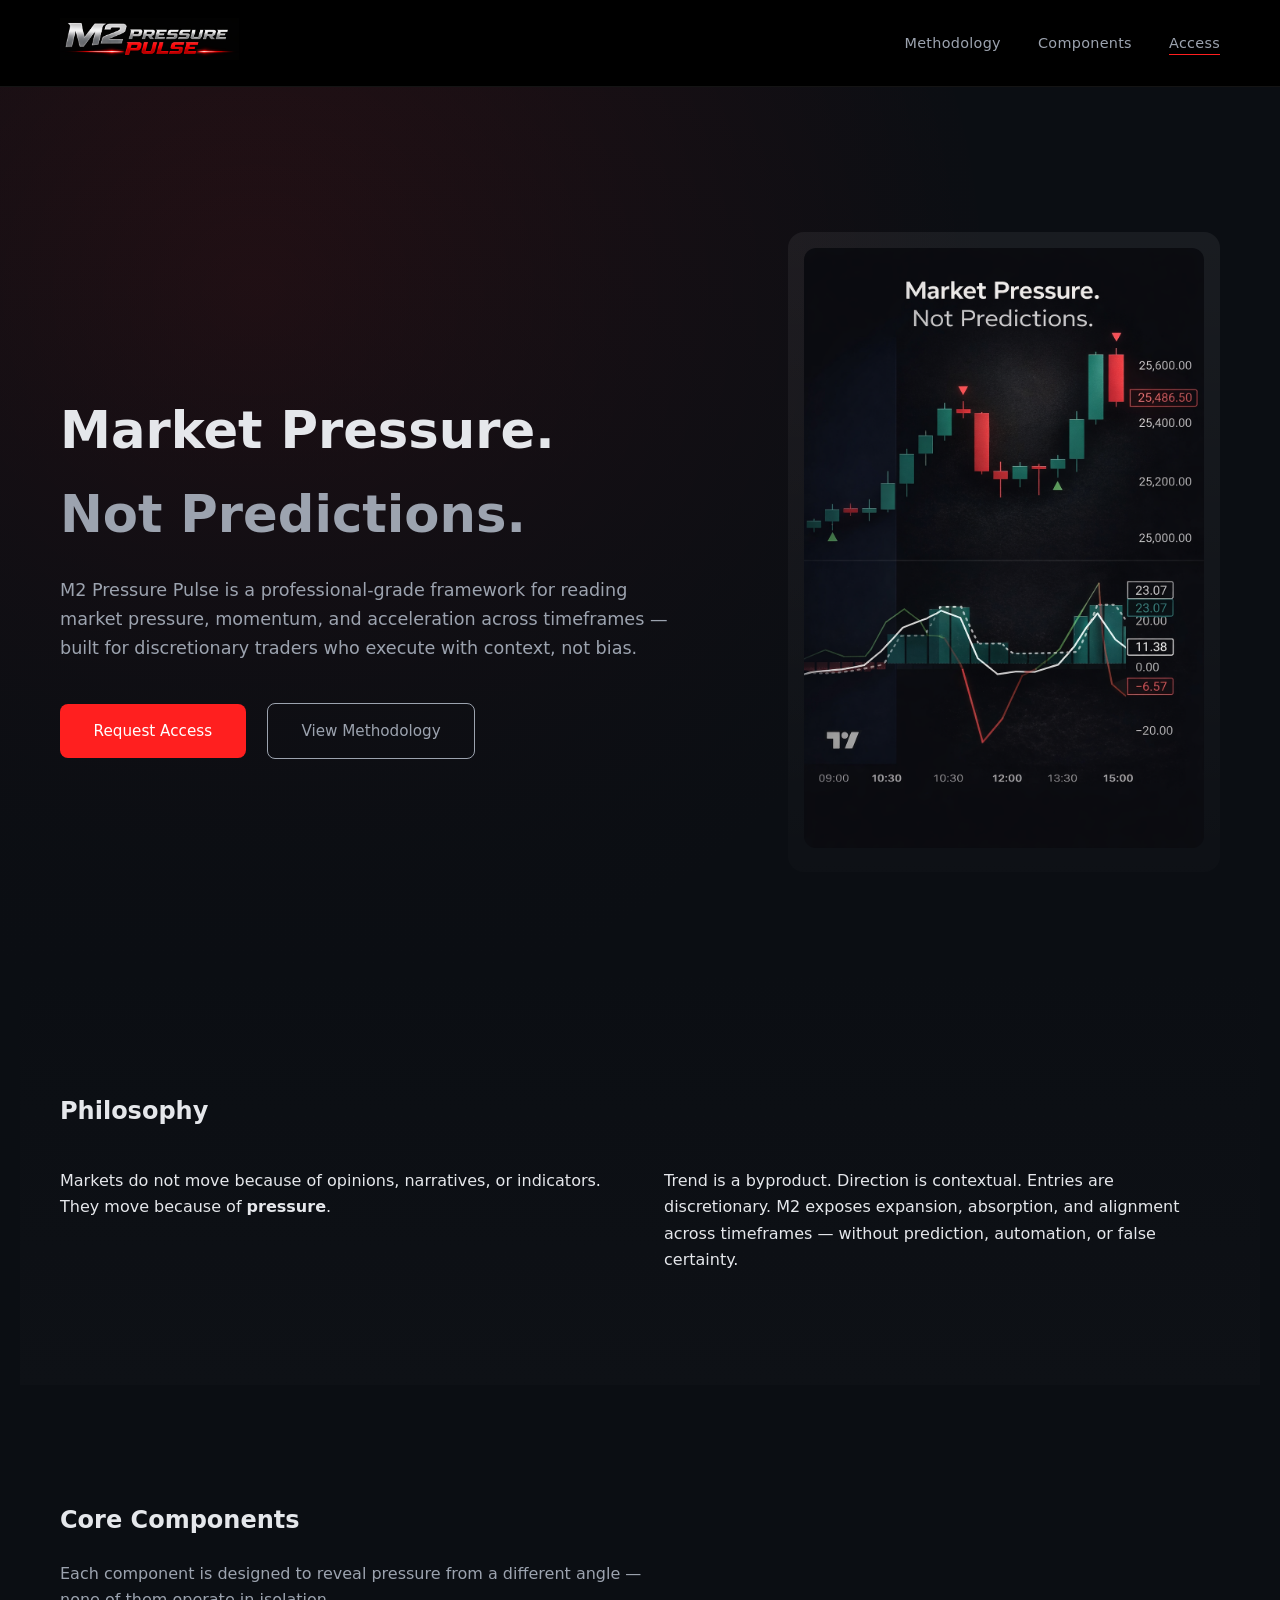
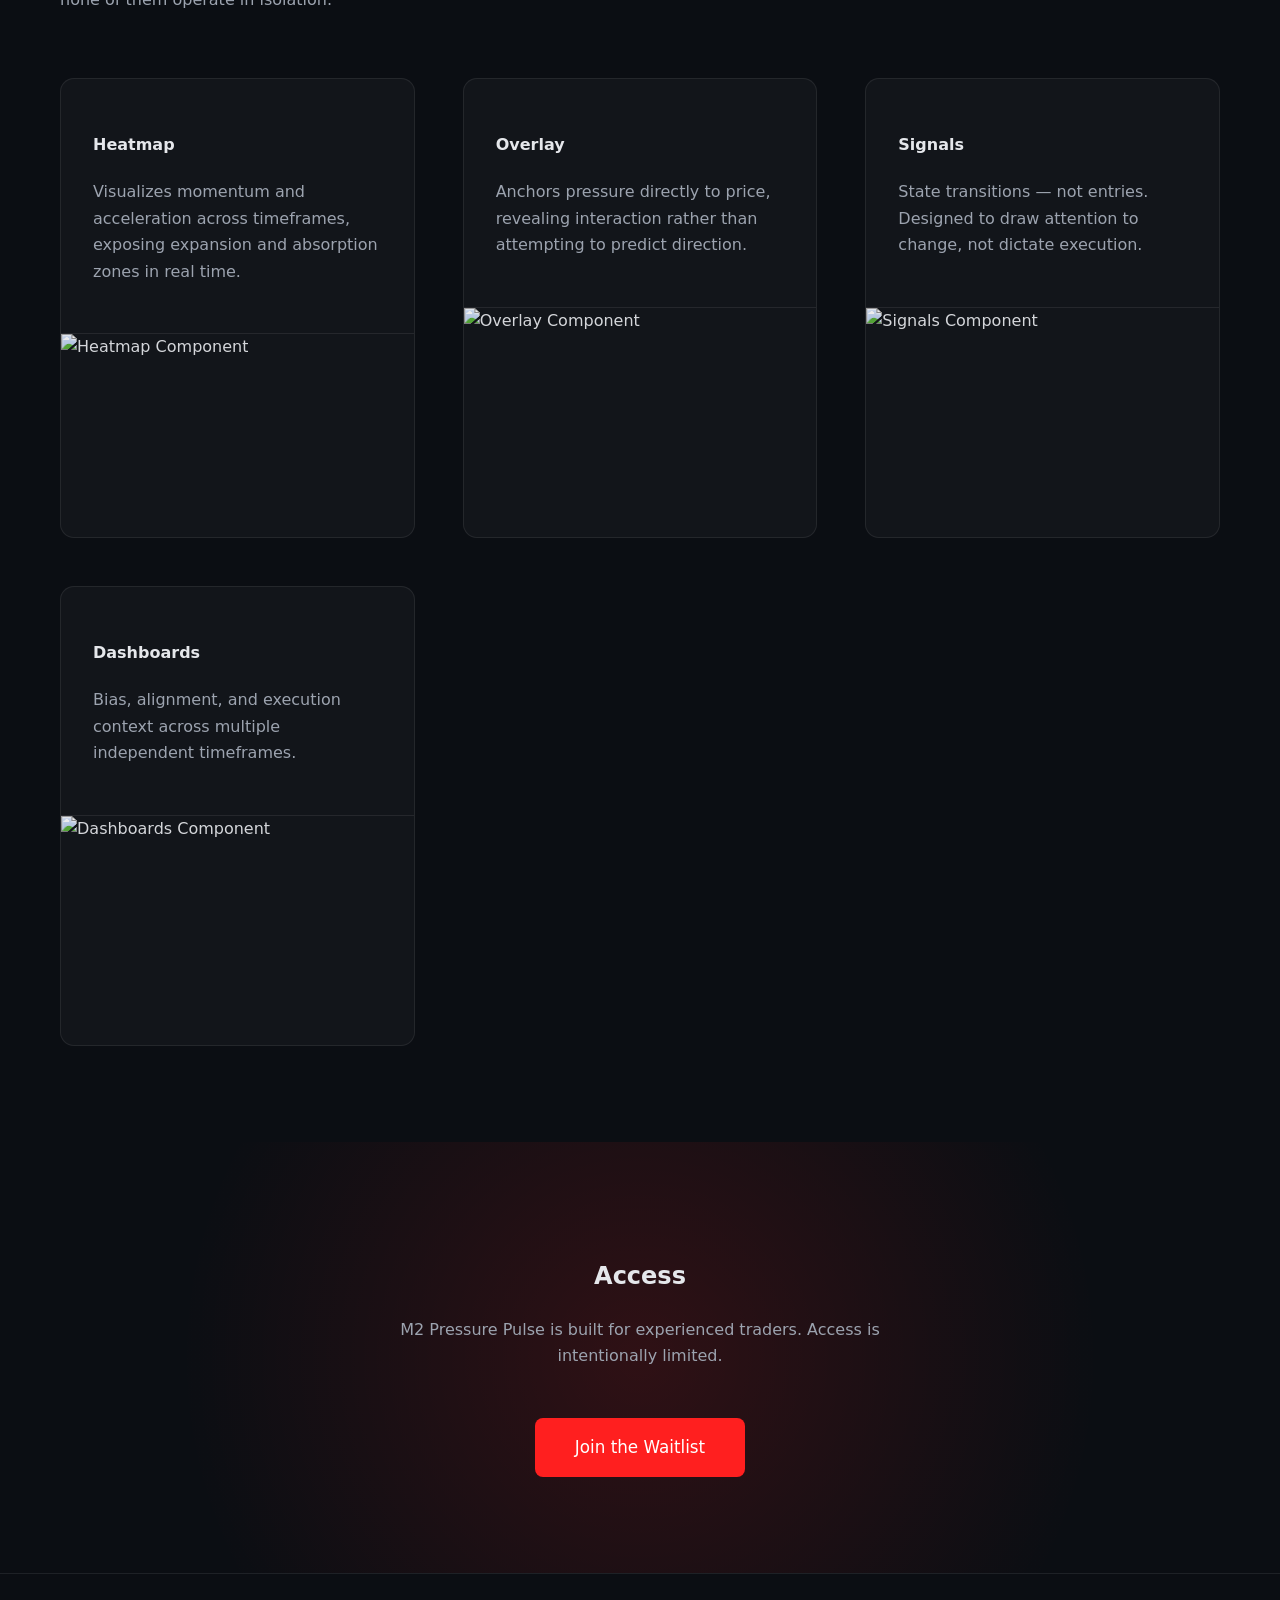
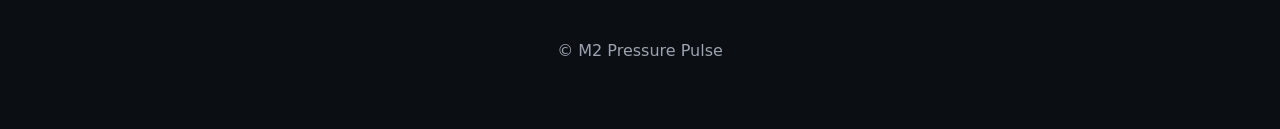
==== index.html @ 41ab306d "Add files via upload" ====
<!DOCTYPE html>
<html lang="en">
<head>
  <meta charset="UTF-8" />
  <title>M2 Pressure Pulse</title>
  <meta name="viewport" content="width=device-width, initial-scale=1.0" />
  <link rel="stylesheet" href="styles.css" />
</head>
<body>

<!-- ================= HEADER ================= -->
<header class="site-header">
  <div class="header-inner">
    <div class="logo">
      <img src="logo.png" alt="M2 Pressure Pulse Logo" />
    </div>

    <nav class="nav">
      <a href="#methodology">Methodology</a>
      <a href="#components">Components</a>
      <a href="pricing.html" class="nav-cta">Access</a>
    </nav>
  </div>
</header>

<!-- ================= HERO ================= -->
<section class="hero hero-offset">
  <div class="hero-bg-glow"></div>

  <div class="hero-inner">
    <div class="hero-grid">

      <div class="hero-text">
        <h1>
          Market Pressure.<br />
          <span>Not Predictions.</span>
        </h1>

        <p class="hero-sub">
          M2 Pressure Pulse is a professional-grade framework for reading market pressure,
          momentum, and acceleration across timeframes — built for discretionary traders
          who execute with context, not bias.
        </p>

        <div class="cta">
          <a href="#access" class="btn primary">Request Access</a>
          <a href="#methodology" class="btn secondary">View Methodology</a>
        </div>
      </div>

      <div class="hero-visual">
        <div class="visual-frame">
          <img src="hero.png" alt="M2 Pressure Pulse Visualization" />
        </div>
      </div>

    </div>
  </div>
</section>

<!-- ================= PHILOSOPHY ================= -->
<section id="methodology" class="section section-dark">
  <h2>Philosophy</h2>

  <div class="philosophy-grid">
    <p>
      Markets do not move because of opinions, narratives, or indicators.
      They move because of <strong>pressure</strong>.
    </p>

    <p>
      Trend is a byproduct. Direction is contextual. Entries are discretionary.
      M2 exposes expansion, absorption, and alignment across timeframes —
      without prediction, automation, or false certainty.
    </p>
  </div>
</section>

<!-- ================= COMPONENTS ================= -->
<section id="components" class="section section-components">
  <div class="section-header">
    <h2>Core Components</h2>
    <p class="section-sub">
      Each component is designed to reveal pressure from a different angle —
      none of them operate in isolation.
    </p>
  </div>

  <div class="component-grid">

    <div class="card card-component">
      <div class="card-content">
        <h4>Heatmap</h4>
        <p>
          Visualizes momentum and acceleration across timeframes,
          exposing expansion and absorption zones in real time.
        </p>
      </div>
      <div class="card-image">
        <img src="components/heatmap.png" alt="Heatmap Component" />
      </div>
    </div>

    <div class="card card-component">
      <div class="card-content">
        <h4>Overlay</h4>
        <p>
          Anchors pressure directly to price, revealing interaction
          rather than attempting to predict direction.
        </p>
      </div>
      <div class="card-image">
        <img src="components/overlay.png" alt="Overlay Component" />
      </div>
    </div>

    <div class="card card-component">
      <div class="card-content">
        <h4>Signals</h4>
        <p>
          State transitions — not entries. Designed to draw attention
          to change, not dictate execution.
        </p>
      </div>
      <div class="card-image">
        <img src="components/signals.png" alt="Signals Component" />
      </div>
    </div>

    <div class="card card-component">
      <div class="card-content">
        <h4>Dashboards</h4>
        <p>
          Bias, alignment, and execution context across multiple
          independent timeframes.
        </p>
      </div>
      <div class="card-image">
        <img src="components/dashboards.png" alt="Dashboards Component" />
      </div>
    </div>

  </div>
</section>

<!-- ================= ACCESS ================= -->
<section id="access" class="section section-accent">
  <h2>Access</h2>

  <p class="access-lead">
    M2 Pressure Pulse is built for experienced traders.
    Access is intentionally limited.
  </p>

  <a class="btn primary large">Join the Waitlist</a>
</section>

<!-- ================= FOOTER ================= -->
<footer>
  <p>© M2 Pressure Pulse</p>
</footer>

</body>
</html>
---- styles.css ----
:root {
  --bg: #0b0e13;
  --bg-soft: #0e1116;
  --fg: #e5e7eb;
  --muted: #9ca3af;
  --accent: #ff1f1f;
  --border: rgba(255,255,255,0.08);
}

* {
  box-sizing: border-box;
}

body {
  margin: 0;
  font-family: Inter, system-ui, sans-serif;
  background: var(--bg);
  color: var(--fg);
  line-height: 1.65;
}

/* ================= HEADER ================= */
.site-header {
  position: fixed;
  top: 0;
  width: 100%;
  background: #000;
  border-bottom: 1px solid var(--border);
  z-index: 100;
}

.header-inner {
  max-width: 1240px;
  margin: auto;
  padding: 1.1rem 2.5rem;
  display: flex;
  align-items: center;
  justify-content: space-between;
}

.logo img {
  height: 42px;
}

.nav a {
  margin-left: 2rem;
  text-decoration: none;
  color: var(--muted);
  font-size: 0.9rem;
  letter-spacing: 0.02em;
}

.nav a:hover {
  color: var(--fg);
}

.nav-cta {
  border-bottom: 1px solid var(--accent);
  padding-bottom: 3px;
}

/* ================= HERO ================= */
.hero {
  position: relative;
  background: radial-gradient(
    circle at 20% 30%,
    rgba(255,31,31,0.12),
    transparent 60%
  );
}

.hero-offset {
  padding-top: 8rem;
}

.hero-bg-glow {
  position: absolute;
  inset: 0;
  background: linear-gradient(180deg, transparent, var(--bg));
  pointer-events: none;
}

.hero-inner {
  max-width: 1240px;
  margin: auto;
  padding: 6.5rem 2.5rem;
  position: relative;
}

.hero-grid {
  display: grid;
  grid-template-columns: 1.2fr 0.8fr;
  gap: 5rem;
  align-items: center;
}

.hero h1 {
  font-size: 3.2rem;
  font-weight: 600;
  margin-bottom: 1.2rem;
}

.hero h1 span {
  color: var(--muted);
}

.hero-sub {
  font-size: 1.1rem;
  color: var(--muted);
  max-width: 620px;
}

/* ================= HERO VISUAL ================= */
.visual-frame {
  position: relative;
  padding: 1rem;
  border-radius: 16px;
  background: linear-gradient(
    180deg,
    rgba(255,255,255,0.06),
    rgba(255,255,255,0.01)
  );
}

.visual-frame img {
  width: 100%;
  border-radius: 12px;
}

/* ================= CTA ================= */
.cta {
  margin-top: 2.5rem;
}

.btn {
  display: inline-block;
  padding: 0.9rem 2.1rem;
  border-radius: 8px;
  text-decoration: none;
  font-size: 0.95rem;
}

.primary {
  background: var(--accent);
  color: #fff;
}

.secondary {
  border: 1px solid var(--muted);
  color: var(--muted);
  margin-left: 1rem;
}

.large {
  font-size: 1.05rem;
  padding: 1rem 2.5rem;
}

/* ================= SECTIONS ================= */
.section {
  max-width: 1240px;
  margin: auto;
  padding: 6rem 2.5rem;
}

.section-dark {
  background: linear-gradient(180deg, var(--bg), var(--bg-soft));
}

.section-accent {
  background: radial-gradient(
    circle at center,
    rgba(255,31,31,0.15),
    transparent 70%
  );
  text-align: center;
}

.section-header {
  max-width: 600px;
  margin-bottom: 4rem;
}

.section-sub {
  color: var(--muted);
  margin-top: 0.75rem;
}

/* ================= PHILOSOPHY ================= */
.philosophy-grid {
  display: grid;
  grid-template-columns: 1fr 1fr;
  gap: 3rem;
}

/* ================= COMPONENTS ================= */
.component-grid {
  display: grid;
  grid-template-columns: repeat(auto-fit, minmax(280px, 1fr));
  gap: 3rem;
}

.card {
  border-radius: 14px;
  background: rgba(255,255,255,0.03);
  border: 1px solid var(--border);
}

.card-component {
  display: flex;
  flex-direction: column;
  overflow: hidden;
  min-height: 460px;
}

.card-content {
  padding: 2rem;
}

.card-content p {
  color: var(--muted);
}

.card-image {
  height: 190px;
  border-top: 1px solid var(--border);
}

.card-image img {
  width: 100%;
  height: 100%;
  object-fit: cover;
  opacity: 0.92;
}

/* ================= ACCESS ================= */
.access-lead {
  max-width: 560px;
  margin: auto;
  margin-bottom: 3rem;
  color: var(--muted);
}

/* ================= FOOTER ================= */
footer {
  padding: 3rem;
  text-align: center;
  color: var(--muted);
  border-top: 1px solid var(--border);
}

/* ================= MOBILE ================= */
@media (max-width: 900px) {
  .hero-grid,
  .philosophy-grid {
    grid-template-columns: 1fr;
  }

  .hero h1 {
    font-size: 2.4rem;
  }
}

/* ================= PRICING ================= */
.pricing-hero {
  text-align: center;
}

.pricing-section {
  padding-top: 5rem;
}

.pricing-grid {
  display: grid;
  grid-template-columns: 1fr 1fr;
  gap: 3.5rem;
  align-items: stretch;
}

.pricing-card {
  border: 1px solid var(--border);
  border-radius: 14px;
  padding: 3rem 2.5rem;
  background: rgba(255,255,255,0.03);
}

.pricing-card h3 {
  margin-top: 0;
  margin-bottom: 1.5rem;
}

.price {
  font-size: 2.6rem;
  font-weight: 600;
  margin-bottom: 2rem;
}

.price span {
  font-size: 1rem;
  color: var(--muted);
}

.pricing-card ul {
  list-style: none;
  padding-left: 0;
  margin-bottom: 2.5rem;
}

.pricing-card li {
  margin-bottom: 0.75rem;
  color: var(--muted);
}

/* FILTER CARD */
.pricing-filter {
  background: linear-gradient(
    180deg,
    rgba(255,31,31,0.12),
    rgba(255,31,31,0.02)
  );
}

.filter-note {
  margin-top: 2rem;
  color: var(--muted);
  font-size: 0.9rem;
}

/* TEXT LIMIT */
.max-text {
  max-width: 720px;
  margin: auto;
}

/* MOBILE */
@media (max-width: 900px) {
  .pricing-grid {
    grid-template-columns: 1fr;
  }
}
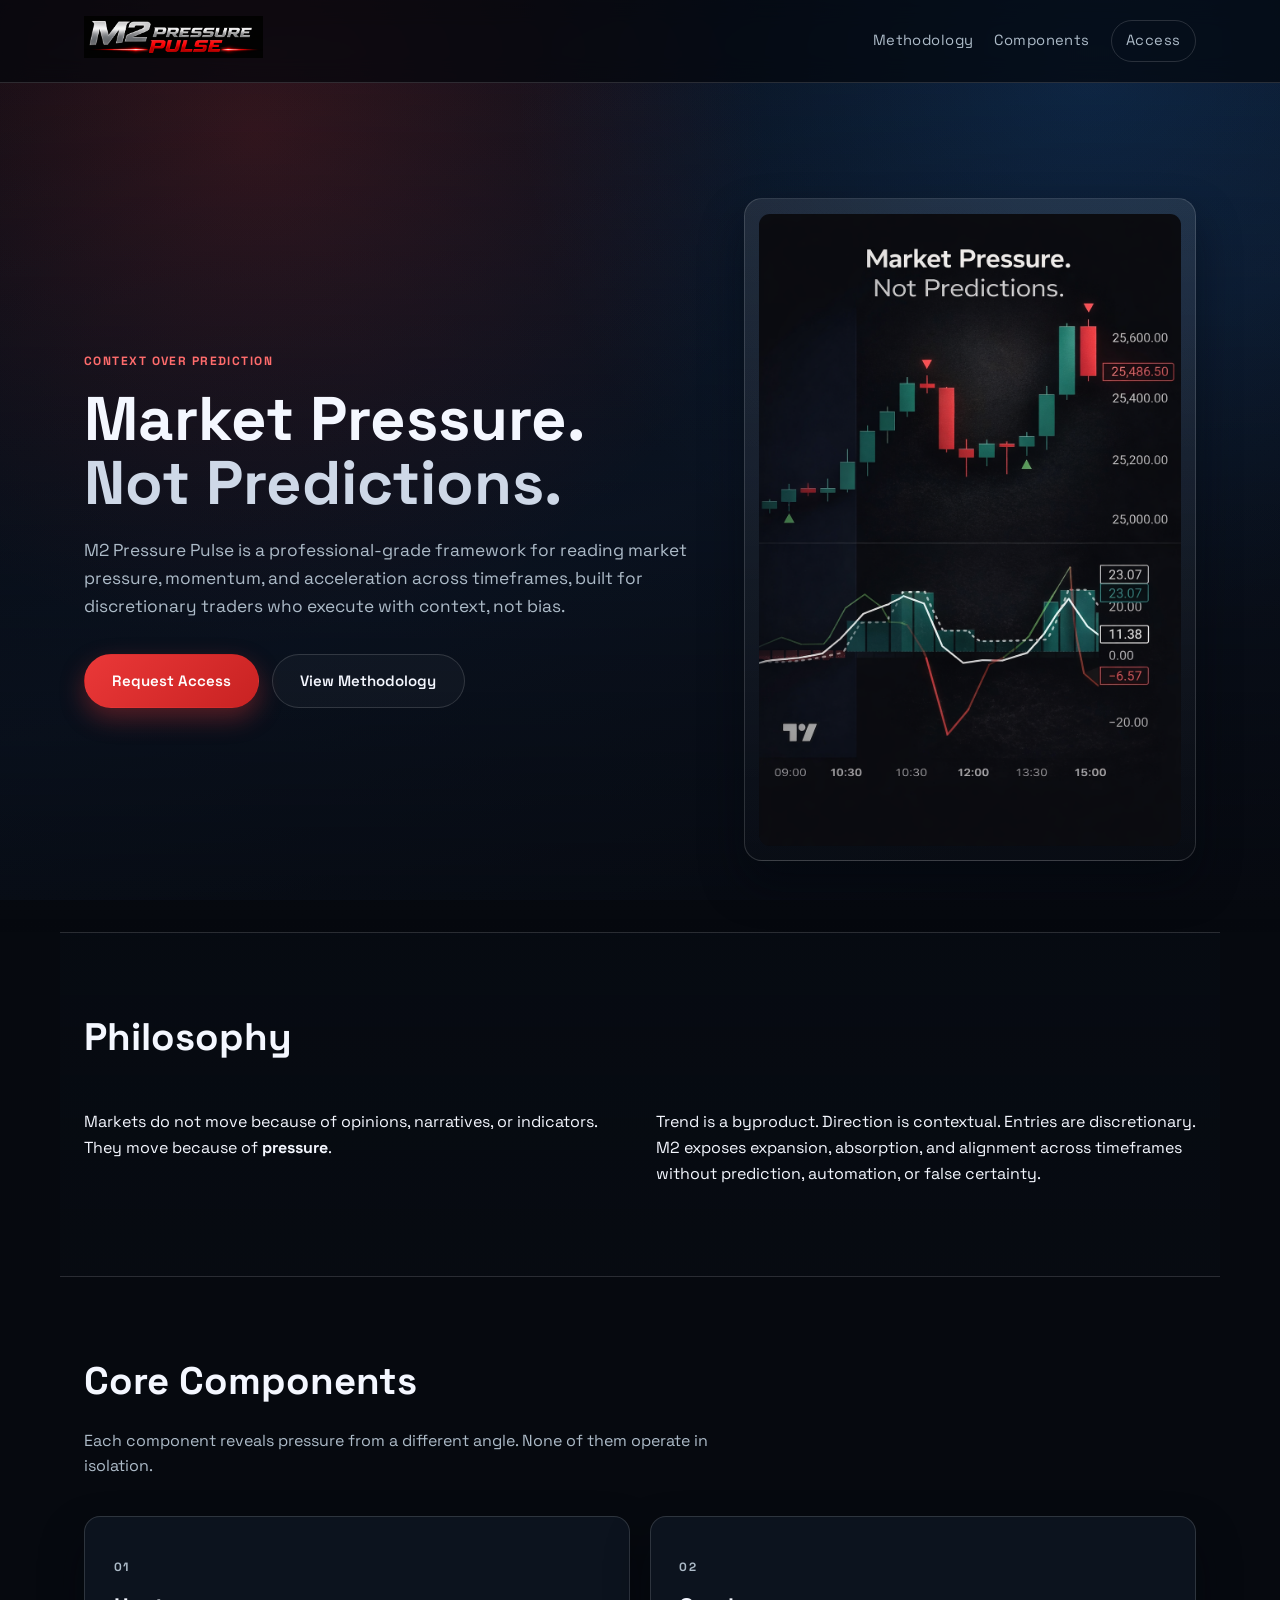
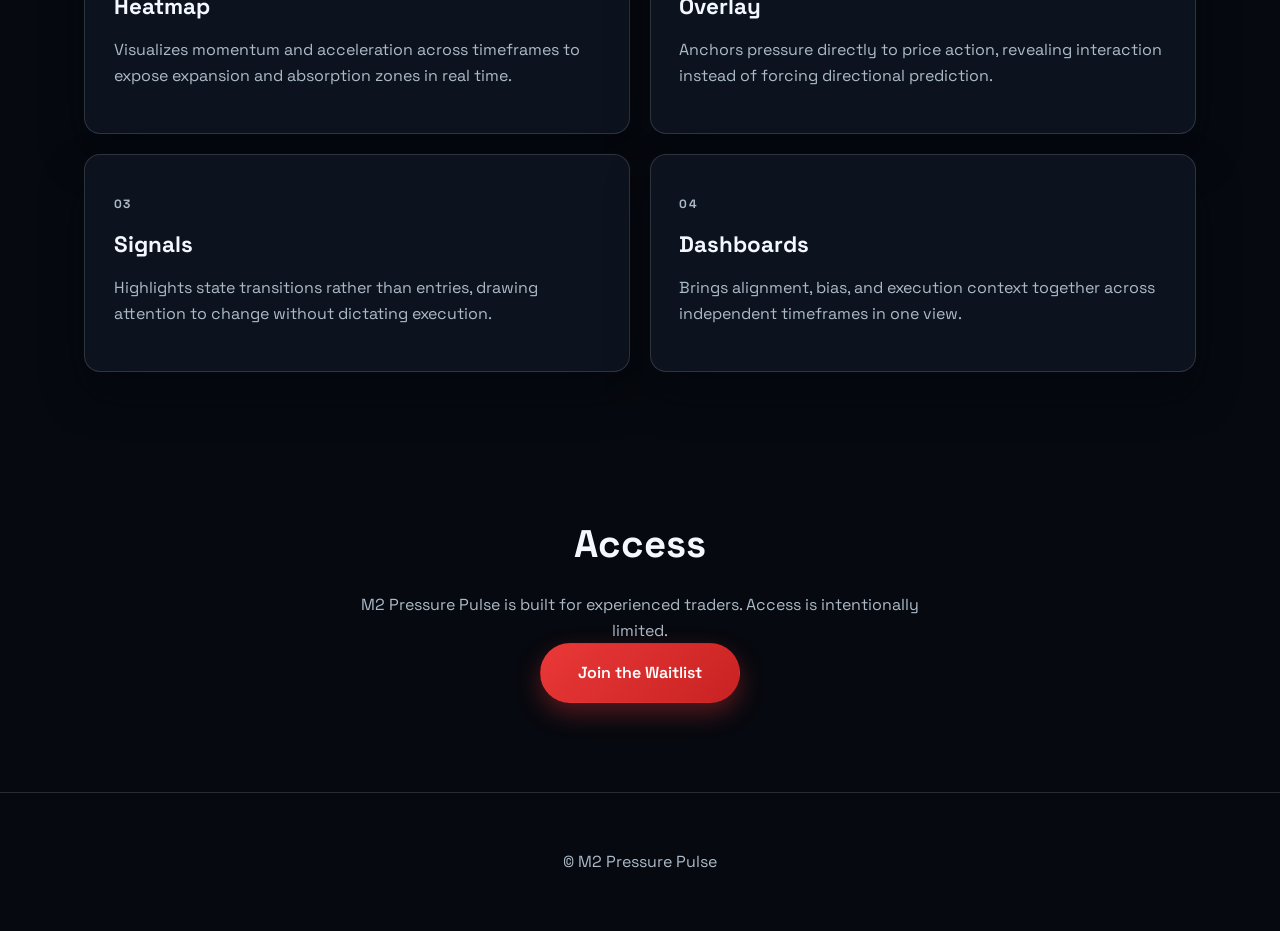
==== commit 637ab1ba: "Uplift site design and add GitHub Pages deployment workflow" ====
--- a/index.html
+++ b/index.html
@@ -1,164 +1,136 @@
-<!DOCTYPE html>
-<html lang="en">
-<head>
-  <meta charset="UTF-8" />
-  <title>M2 Pressure Pulse</title>
-  <meta name="viewport" content="width=device-width, initial-scale=1.0" />
-  <link rel="stylesheet" href="styles.css" />
-</head>
-<body>
-
-<!-- ================= HEADER ================= -->
-<header class="site-header">
-  <div class="header-inner">
-    <div class="logo">
-      <img src="logo.png" alt="M2 Pressure Pulse Logo" />
-    </div>
-
-    <nav class="nav">
-      <a href="#methodology">Methodology</a>
-      <a href="#components">Components</a>
-      <a href="pricing.html" class="nav-cta">Access</a>
-    </nav>
-  </div>
-</header>
-
-<!-- ================= HERO ================= -->
-<section class="hero hero-offset">
-  <div class="hero-bg-glow"></div>
-
-  <div class="hero-inner">
-    <div class="hero-grid">
-
-      <div class="hero-text">
-        <h1>
-          Market Pressure.<br />
-          <span>Not Predictions.</span>
-        </h1>
-
-        <p class="hero-sub">
-          M2 Pressure Pulse is a professional-grade framework for reading market pressure,
-          momentum, and acceleration across timeframes — built for discretionary traders
-          who execute with context, not bias.
-        </p>
-
-        <div class="cta">
-          <a href="#access" class="btn primary">Request Access</a>
-          <a href="#methodology" class="btn secondary">View Methodology</a>
-        </div>
-      </div>
-
-      <div class="hero-visual">
-        <div class="visual-frame">
-          <img src="hero.png" alt="M2 Pressure Pulse Visualization" />
-        </div>
-      </div>
-
-    </div>
-  </div>
-</section>
-
-<!-- ================= PHILOSOPHY ================= -->
-<section id="methodology" class="section section-dark">
-  <h2>Philosophy</h2>
-
-  <div class="philosophy-grid">
-    <p>
-      Markets do not move because of opinions, narratives, or indicators.
-      They move because of <strong>pressure</strong>.
-    </p>
-
-    <p>
-      Trend is a byproduct. Direction is contextual. Entries are discretionary.
-      M2 exposes expansion, absorption, and alignment across timeframes —
-      without prediction, automation, or false certainty.
-    </p>
-  </div>
-</section>
-
-<!-- ================= COMPONENTS ================= -->
-<section id="components" class="section section-components">
-  <div class="section-header">
-    <h2>Core Components</h2>
-    <p class="section-sub">
-      Each component is designed to reveal pressure from a different angle —
-      none of them operate in isolation.
-    </p>
-  </div>
-
-  <div class="component-grid">
-
-    <div class="card card-component">
-      <div class="card-content">
-        <h4>Heatmap</h4>
-        <p>
-          Visualizes momentum and acceleration across timeframes,
-          exposing expansion and absorption zones in real time.
-        </p>
-      </div>
-      <div class="card-image">
-        <img src="components/heatmap.png" alt="Heatmap Component" />
-      </div>
-    </div>
-
-    <div class="card card-component">
-      <div class="card-content">
-        <h4>Overlay</h4>
-        <p>
-          Anchors pressure directly to price, revealing interaction
-          rather than attempting to predict direction.
-        </p>
-      </div>
-      <div class="card-image">
-        <img src="components/overlay.png" alt="Overlay Component" />
-      </div>
-    </div>
-
-    <div class="card card-component">
-      <div class="card-content">
-        <h4>Signals</h4>
-        <p>
-          State transitions — not entries. Designed to draw attention
-          to change, not dictate execution.
-        </p>
-      </div>
-      <div class="card-image">
-        <img src="components/signals.png" alt="Signals Component" />
-      </div>
-    </div>
-
-    <div class="card card-component">
-      <div class="card-content">
-        <h4>Dashboards</h4>
-        <p>
-          Bias, alignment, and execution context across multiple
-          independent timeframes.
-        </p>
-      </div>
-      <div class="card-image">
-        <img src="components/dashboards.png" alt="Dashboards Component" />
-      </div>
-    </div>
-
-  </div>
-</section>
-
-<!-- ================= ACCESS ================= -->
-<section id="access" class="section section-accent">
-  <h2>Access</h2>
-
-  <p class="access-lead">
-    M2 Pressure Pulse is built for experienced traders.
-    Access is intentionally limited.
-  </p>
-
-  <a class="btn primary large">Join the Waitlist</a>
-</section>
-
-<!-- ================= FOOTER ================= -->
-<footer>
-  <p>© M2 Pressure Pulse</p>
-</footer>
-
-</body>
+<!DOCTYPE html>
+<html lang="en">
+<head>
+  <meta charset="UTF-8" />
+  <meta name="viewport" content="width=device-width, initial-scale=1.0" />
+  <title>M2 Pressure Pulse</title>
+  <meta name="description" content="M2 Pressure Pulse helps discretionary traders read market pressure, momentum, and acceleration with clarity." />
+  <link rel="preconnect" href="https://fonts.googleapis.com" />
+  <link rel="preconnect" href="https://fonts.gstatic.com" crossorigin />
+  <link href="https://fonts.googleapis.com/css2?family=Space+Grotesk:wght@400;500;600;700&display=swap" rel="stylesheet" />
+  <link rel="stylesheet" href="styles.css" />
+</head>
+<body>
+<div class="page-bg"></div>
+
+<header class="site-header">
+  <div class="header-inner">
+    <a class="logo" href="index.html">
+      <img src="logo.png" alt="M2 Pressure Pulse logo" />
+    </a>
+
+    <nav class="nav">
+      <a href="#methodology">Methodology</a>
+      <a href="#components">Components</a>
+      <a href="pricing.html" class="nav-cta">Access</a>
+    </nav>
+  </div>
+</header>
+
+<main>
+  <section class="hero hero-offset">
+    <div class="hero-bg-glow"></div>
+    <div class="hero-inner">
+      <div class="hero-grid">
+        <div class="hero-text reveal">
+          <p class="kicker">Context Over Prediction</p>
+          <h1>
+            Market Pressure.<br />
+            <span>Not Predictions.</span>
+          </h1>
+
+          <p class="hero-sub">
+            M2 Pressure Pulse is a professional-grade framework for reading market pressure,
+            momentum, and acceleration across timeframes, built for discretionary traders
+            who execute with context, not bias.
+          </p>
+
+          <div class="cta">
+            <a href="pricing.html" class="btn primary">Request Access</a>
+            <a href="#methodology" class="btn secondary">View Methodology</a>
+          </div>
+        </div>
+
+        <div class="hero-visual reveal-delay">
+          <div class="visual-frame">
+            <img src="hero.png" alt="M2 Pressure Pulse interface preview" />
+          </div>
+        </div>
+      </div>
+    </div>
+  </section>
+
+  <section id="methodology" class="section section-dark">
+    <h2>Philosophy</h2>
+    <div class="philosophy-grid">
+      <p>
+        Markets do not move because of opinions, narratives, or indicators.
+        They move because of <strong>pressure</strong>.
+      </p>
+      <p>
+        Trend is a byproduct. Direction is contextual. Entries are discretionary.
+        M2 exposes expansion, absorption, and alignment across timeframes
+        without prediction, automation, or false certainty.
+      </p>
+    </div>
+  </section>
+
+  <section id="components" class="section section-components">
+    <div class="section-header">
+      <h2>Core Components</h2>
+      <p class="section-sub">
+        Each component reveals pressure from a different angle.
+        None of them operate in isolation.
+      </p>
+    </div>
+
+    <div class="component-grid">
+      <article class="card card-component">
+        <div class="card-content">
+          <p class="card-label">01</p>
+          <h3>Heatmap</h3>
+          <p>Visualizes momentum and acceleration across timeframes to expose expansion and absorption zones in real time.</p>
+        </div>
+      </article>
+
+      <article class="card card-component">
+        <div class="card-content">
+          <p class="card-label">02</p>
+          <h3>Overlay</h3>
+          <p>Anchors pressure directly to price action, revealing interaction instead of forcing directional prediction.</p>
+        </div>
+      </article>
+
+      <article class="card card-component">
+        <div class="card-content">
+          <p class="card-label">03</p>
+          <h3>Signals</h3>
+          <p>Highlights state transitions rather than entries, drawing attention to change without dictating execution.</p>
+        </div>
+      </article>
+
+      <article class="card card-component">
+        <div class="card-content">
+          <p class="card-label">04</p>
+          <h3>Dashboards</h3>
+          <p>Brings alignment, bias, and execution context together across independent timeframes in one view.</p>
+        </div>
+      </article>
+    </div>
+  </section>
+
+  <section id="access" class="section section-accent">
+    <h2>Access</h2>
+    <p class="access-lead">
+      M2 Pressure Pulse is built for experienced traders.
+      Access is intentionally limited.
+    </p>
+    <a class="btn primary large" href="pricing.html">Join the Waitlist</a>
+  </section>
+</main>
+
+<footer>
+  <p>&copy; M2 Pressure Pulse</p>
+</footer>
+</body>
 </html>
--- a/styles.css
+++ b/styles.css
@@ -1,340 +1,435 @@
-:root {
-  --bg: #0b0e13;
-  --bg-soft: #0e1116;
-  --fg: #e5e7eb;
-  --muted: #9ca3af;
-  --accent: #ff1f1f;
-  --border: rgba(255,255,255,0.08);
+:root {
+  --bg: #06090f;
+  --bg-soft: #0f1725;
+  --surface: rgba(15, 23, 37, 0.74);
+  --surface-strong: rgba(16, 28, 46, 0.9);
+  --fg: #f4f7ff;
+  --muted: #adbbc8;
+  --accent: #ea3838;
+  --accent-soft: rgba(234, 56, 56, 0.2);
+  --line: rgba(255, 255, 255, 0.14);
+  --shadow: 0 22px 44px rgba(2, 6, 14, 0.45);
+}
+
+* {
+  box-sizing: border-box;
+}
+
+html {
+  scroll-behavior: smooth;
+}
+
+body {
+  margin: 0;
+  font-family: "Space Grotesk", "Segoe UI", sans-serif;
+  background: var(--bg);
+  color: var(--fg);
+  line-height: 1.6;
+}
+
+.page-bg {
+  position: fixed;
+  inset: 0;
+  pointer-events: none;
+  z-index: -1;
+  background:
+    radial-gradient(circle at 20% 15%, rgba(234, 56, 56, 0.2), transparent 40%),
+    radial-gradient(circle at 85% 8%, rgba(33, 140, 255, 0.17), transparent 42%),
+    linear-gradient(160deg, #070b12 0%, #0d182a 55%, #090c14 100%);
+}
+
+.site-header {
+  position: fixed;
+  top: 0;
+  width: 100%;
+  backdrop-filter: blur(12px);
+  background: rgba(3, 6, 12, 0.7);
+  border-bottom: 1px solid var(--line);
+  z-index: 100;
+}
+
+.header-inner {
+  max-width: 1160px;
+  margin: 0 auto;
+  padding: 1rem 1.5rem;
+  display: flex;
+  align-items: center;
+  justify-content: space-between;
+}
+
+.logo img {
+  height: 42px;
+}
+
+.nav {
+  display: flex;
+  align-items: center;
+  gap: 1.3rem;
+}
+
+.nav a {
+  text-decoration: none;
+  color: var(--muted);
+  font-size: 0.92rem;
+  letter-spacing: 0.03em;
+  transition: color 0.25s ease;
+}
+
+.nav a:hover {
+  color: var(--fg);
+}
+
+.nav-cta {
+  color: var(--fg);
+  padding: 0.5rem 0.9rem;
+  border: 1px solid var(--line);
+  border-radius: 999px;
+}
+
+.hero {
+  position: relative;
+}
+
+.hero-offset {
+  padding-top: 6rem;
+}
+
+.hero-bg-glow {
+  position: absolute;
+  inset: 0;
+  background: linear-gradient(180deg, transparent, rgba(6, 9, 15, 0.68));
+  pointer-events: none;
+}
+
+.hero-inner {
+  max-width: 1160px;
+  margin: 0 auto;
+  padding: 6.4rem 1.5rem 4.4rem;
+  position: relative;
+}
+
+.hero-grid {
+  display: grid;
+  grid-template-columns: 1.15fr 0.85fr;
+  gap: 3rem;
+  align-items: center;
+}
+
+.kicker {
+  margin: 0 0 1rem;
+  color: #ff6c6c;
+  text-transform: uppercase;
+  letter-spacing: 0.12em;
+  font-size: 0.75rem;
+  font-weight: 700;
+}
+
+.hero h1 {
+  margin: 0;
+  font-size: clamp(2.3rem, 6vw, 3.85rem);
+  line-height: 1.04;
+}
+
+.hero h1 span {
+  color: #ced8e7;
+}
+
+.hero-sub {
+  font-size: 1.08rem;
+  color: var(--muted);
+  max-width: 640px;
+  margin-top: 1.4rem;
+}
+
+.visual-frame {
+  padding: 0.9rem;
+  border-radius: 18px;
+  border: 1px solid var(--line);
+  background: linear-gradient(180deg, rgba(255, 255, 255, 0.09), rgba(255, 255, 255, 0.01));
+  box-shadow: var(--shadow);
+}
+
+.visual-frame img {
+  width: 100%;
+  display: block;
+  border-radius: 11px;
+}
+
+.cta {
+  margin-top: 2.1rem;
+  display: flex;
+  flex-wrap: wrap;
+  gap: 0.8rem;
+}
+
+.btn {
+  display: inline-block;
+  padding: 0.88rem 1.7rem;
+  border-radius: 999px;
+  text-decoration: none;
+  font-weight: 600;
+  font-size: 0.94rem;
+  border: 1px solid transparent;
+  transition: transform 0.2s ease, box-shadow 0.2s ease, background 0.2s ease;
+}
+
+.btn:hover {
+  transform: translateY(-1px);
+}
+
+.primary {
+  background: linear-gradient(135deg, #ea3838, #c82222);
+  color: #fff;
+  box-shadow: 0 10px 24px rgba(234, 56, 56, 0.34);
+}
+
+.secondary {
+  border-color: var(--line);
+  color: var(--fg);
+  background: rgba(255, 255, 255, 0.03);
+}
+
+.large {
+  font-size: 1rem;
+  padding: 1rem 2.3rem;
+}
+
+.section {
+  max-width: 1160px;
+  margin: 0 auto;
+  padding: 4.6rem 1.5rem;
+}
+
+.section h2 {
+  margin: 0;
+  font-size: clamp(1.7rem, 4vw, 2.4rem);
+}
+
+.section-dark {
+  border-top: 1px solid var(--line);
+  border-bottom: 1px solid var(--line);
+  background: linear-gradient(180deg, rgba(8, 14, 23, 0.4), rgba(8, 12, 19, 0.65));
+}
+
+.section-header {
+  max-width: 680px;
+  margin-bottom: 2.3rem;
+}
+
+.section-sub,
+.muted {
+  color: var(--muted);
+}
+
+.philosophy-grid {
+  display: grid;
+  grid-template-columns: 1fr 1fr;
+  gap: 2rem;
+  margin-top: 1.6rem;
+}
+
+.component-grid {
+  display: grid;
+  grid-template-columns: repeat(2, minmax(0, 1fr));
+  gap: 1.2rem;
+}
+
+.card {
+  border-radius: 16px;
+  border: 1px solid var(--line);
+  background: var(--surface);
+  box-shadow: var(--shadow);
+}
+
+.card-component {
+  min-height: 218px;
+  position: relative;
+  overflow: hidden;
+}
+
+.card-component::after {
+  content: "";
+  position: absolute;
+  inset: 0;
+  background: linear-gradient(120deg, transparent 40%, var(--accent-soft), transparent 82%);
+  opacity: 0;
+  transition: opacity 0.3s ease;
+}
+
+.card-component:hover::after {
+  opacity: 1;
+}
+
+.card-content {
+  padding: 1.8rem;
+  position: relative;
+  z-index: 2;
+}
+
+.card-label {
+  margin: 0 0 0.8rem;
+  color: #ff7d7d;
+  font-size: 0.75rem;
+  font-weight: 700;
+  letter-spacing: 0.1em;
+}
+
+.card-content h3 {
+  margin: 0;
+  font-size: 1.4rem;
+}
+
+.card-content p {
+  margin-top: 0.75rem;
+  color: var(--muted);
+}
+
+.section-accent {
+  text-align: center;
+  padding-top: 4.2rem;
+  padding-bottom: 5.6rem;
+}
+
+.access-lead {
+  max-width: 560px;
+  margin: 1.1rem auto 0;
+  color: var(--muted);
+}
+
+.pricing-hero {
+  text-align: center;
+}
+
+.pricing-section {
+  padding-top: 2.3rem;
+}
+
+.pricing-grid {
+  display: grid;
+  grid-template-columns: 1fr 1fr;
+  gap: 1.2rem;
+  align-items: stretch;
+}
+
+.pricing-card {
+  border: 1px solid var(--line);
+  border-radius: 16px;
+  padding: 2rem;
+  background: var(--surface-strong);
+  box-shadow: var(--shadow);
+}
+
+.pricing-card h2 {
+  margin-top: 0;
+  margin-bottom: 1rem;
+}
+
+.price {
+  font-size: 2.3rem;
+  font-weight: 700;
+  margin-bottom: 1.4rem;
+}
+
+.price span {
+  font-size: 1rem;
+  color: var(--muted);
+}
+
+.pricing-card ul {
+  list-style: none;
+  padding-left: 0;
+  margin-bottom: 2rem;
+}
+
+.pricing-card li {
+  margin-bottom: 0.65rem;
+  color: var(--muted);
+}
+
+.pricing-filter {
+  background: linear-gradient(180deg, rgba(234, 56, 56, 0.2), rgba(16, 28, 46, 0.88));
+}
+
+.filter-note {
+  margin-top: 1.5rem;
+  color: #e9ced0;
+  font-size: 0.93rem;
+}
+
+.max-text {
+  max-width: 760px;
+  margin: 1.4rem auto 0;
+}
+
+footer {
+  padding: 2.5rem 1rem;
+  text-align: center;
+  color: var(--muted);
+  border-top: 1px solid var(--line);
+}
+
+.reveal,
+.reveal-delay {
+  animation: rise 0.65s ease both;
+}
+
+.reveal-delay {
+  animation-delay: 0.18s;
+}
+
+@keyframes rise {
+  from {
+    opacity: 0;
+    transform: translateY(10px);
+  }
+  to {
+    opacity: 1;
+    transform: translateY(0);
+  }
+}
+
+@media (max-width: 980px) {
+  .hero-grid,
+  .philosophy-grid,
+  .pricing-grid,
+  .component-grid {
+    grid-template-columns: 1fr;
+  }
+
+  .hero-inner {
+    padding-top: 4.8rem;
+  }
+
+  .nav {
+    gap: 0.75rem;
+  }
+
+  .nav a {
+    font-size: 0.82rem;
+  }
+}
+
+@media (max-width: 640px) {
+  .header-inner {
+    padding: 0.9rem 0.95rem;
+  }
+
+  .logo img {
+    height: 35px;
+  }
+
+  .hero-offset {
+    padding-top: 5.5rem;
+  }
+
+  .hero-inner,
+  .section {
+    padding-left: 0.95rem;
+    padding-right: 0.95rem;
+  }
+
+  .btn {
+    width: 100%;
+    text-align: center;
+  }
 }
-
-* {
-  box-sizing: border-box;
-}
-
-body {
-  margin: 0;
-  font-family: Inter, system-ui, sans-serif;
-  background: var(--bg);
-  color: var(--fg);
-  line-height: 1.65;
-}
-
-/* ================= HEADER ================= */
-.site-header {
-  position: fixed;
-  top: 0;
-  width: 100%;
-  background: #000;
-  border-bottom: 1px solid var(--border);
-  z-index: 100;
-}
-
-.header-inner {
-  max-width: 1240px;
-  margin: auto;
-  padding: 1.1rem 2.5rem;
-  display: flex;
-  align-items: center;
-  justify-content: space-between;
-}
-
-.logo img {
-  height: 42px;
-}
-
-.nav a {
-  margin-left: 2rem;
-  text-decoration: none;
-  color: var(--muted);
-  font-size: 0.9rem;
-  letter-spacing: 0.02em;
-}
-
-.nav a:hover {
-  color: var(--fg);
-}
-
-.nav-cta {
-  border-bottom: 1px solid var(--accent);
-  padding-bottom: 3px;
-}
-
-/* ================= HERO ================= */
-.hero {
-  position: relative;
-  background: radial-gradient(
-    circle at 20% 30%,
-    rgba(255,31,31,0.12),
-    transparent 60%
-  );
-}
-
-.hero-offset {
-  padding-top: 8rem;
-}
-
-.hero-bg-glow {
-  position: absolute;
-  inset: 0;
-  background: linear-gradient(180deg, transparent, var(--bg));
-  pointer-events: none;
-}
-
-.hero-inner {
-  max-width: 1240px;
-  margin: auto;
-  padding: 6.5rem 2.5rem;
-  position: relative;
-}
-
-.hero-grid {
-  display: grid;
-  grid-template-columns: 1.2fr 0.8fr;
-  gap: 5rem;
-  align-items: center;
-}
-
-.hero h1 {
-  font-size: 3.2rem;
-  font-weight: 600;
-  margin-bottom: 1.2rem;
-}
-
-.hero h1 span {
-  color: var(--muted);
-}
-
-.hero-sub {
-  font-size: 1.1rem;
-  color: var(--muted);
-  max-width: 620px;
-}
-
-/* ================= HERO VISUAL ================= */
-.visual-frame {
-  position: relative;
-  padding: 1rem;
-  border-radius: 16px;
-  background: linear-gradient(
-    180deg,
-    rgba(255,255,255,0.06),
-    rgba(255,255,255,0.01)
-  );
-}
-
-.visual-frame img {
-  width: 100%;
-  border-radius: 12px;
-}
-
-/* ================= CTA ================= */
-.cta {
-  margin-top: 2.5rem;
-}
-
-.btn {
-  display: inline-block;
-  padding: 0.9rem 2.1rem;
-  border-radius: 8px;
-  text-decoration: none;
-  font-size: 0.95rem;
-}
-
-.primary {
-  background: var(--accent);
-  color: #fff;
-}
-
-.secondary {
-  border: 1px solid var(--muted);
-  color: var(--muted);
-  margin-left: 1rem;
-}
-
-.large {
-  font-size: 1.05rem;
-  padding: 1rem 2.5rem;
-}
-
-/* ================= SECTIONS ================= */
-.section {
-  max-width: 1240px;
-  margin: auto;
-  padding: 6rem 2.5rem;
-}
-
-.section-dark {
-  background: linear-gradient(180deg, var(--bg), var(--bg-soft));
-}
-
-.section-accent {
-  background: radial-gradient(
-    circle at center,
-    rgba(255,31,31,0.15),
-    transparent 70%
-  );
-  text-align: center;
-}
-
-.section-header {
-  max-width: 600px;
-  margin-bottom: 4rem;
-}
-
-.section-sub {
-  color: var(--muted);
-  margin-top: 0.75rem;
-}
-
-/* ================= PHILOSOPHY ================= */
-.philosophy-grid {
-  display: grid;
-  grid-template-columns: 1fr 1fr;
-  gap: 3rem;
-}
-
-/* ================= COMPONENTS ================= */
-.component-grid {
-  display: grid;
-  grid-template-columns: repeat(auto-fit, minmax(280px, 1fr));
-  gap: 3rem;
-}
-
-.card {
-  border-radius: 14px;
-  background: rgba(255,255,255,0.03);
-  border: 1px solid var(--border);
-}
-
-.card-component {
-  display: flex;
-  flex-direction: column;
-  overflow: hidden;
-  min-height: 460px;
-}
-
-.card-content {
-  padding: 2rem;
-}
-
-.card-content p {
-  color: var(--muted);
-}
-
-.card-image {
-  height: 190px;
-  border-top: 1px solid var(--border);
-}
-
-.card-image img {
-  width: 100%;
-  height: 100%;
-  object-fit: cover;
-  opacity: 0.92;
-}
-
-/* ================= ACCESS ================= */
-.access-lead {
-  max-width: 560px;
-  margin: auto;
-  margin-bottom: 3rem;
-  color: var(--muted);
-}
-
-/* ================= FOOTER ================= */
-footer {
-  padding: 3rem;
-  text-align: center;
-  color: var(--muted);
-  border-top: 1px solid var(--border);
-}
-
-/* ================= MOBILE ================= */
-@media (max-width: 900px) {
-  .hero-grid,
-  .philosophy-grid {
-    grid-template-columns: 1fr;
-  }
-
-  .hero h1 {
-    font-size: 2.4rem;
-  }
-}
-
-/* ================= PRICING ================= */
-.pricing-hero {
-  text-align: center;
-}
-
-.pricing-section {
-  padding-top: 5rem;
-}
-
-.pricing-grid {
-  display: grid;
-  grid-template-columns: 1fr 1fr;
-  gap: 3.5rem;
-  align-items: stretch;
-}
-
-.pricing-card {
-  border: 1px solid var(--border);
-  border-radius: 14px;
-  padding: 3rem 2.5rem;
-  background: rgba(255,255,255,0.03);
-}
-
-.pricing-card h3 {
-  margin-top: 0;
-  margin-bottom: 1.5rem;
-}
-
-.price {
-  font-size: 2.6rem;
-  font-weight: 600;
-  margin-bottom: 2rem;
-}
-
-.price span {
-  font-size: 1rem;
-  color: var(--muted);
-}
-
-.pricing-card ul {
-  list-style: none;
-  padding-left: 0;
-  margin-bottom: 2.5rem;
-}
-
-.pricing-card li {
-  margin-bottom: 0.75rem;
-  color: var(--muted);
-}
-
-/* FILTER CARD */
-.pricing-filter {
-  background: linear-gradient(
-    180deg,
-    rgba(255,31,31,0.12),
-    rgba(255,31,31,0.02)
-  );
-}
-
-.filter-note {
-  margin-top: 2rem;
-  color: var(--muted);
-  font-size: 0.9rem;
-}
-
-/* TEXT LIMIT */
-.max-text {
-  max-width: 720px;
-  margin: auto;
-}
-
-/* MOBILE */
-@media (max-width: 900px) {
-  .pricing-grid {
-    grid-template-columns: 1fr;
-  }
-}
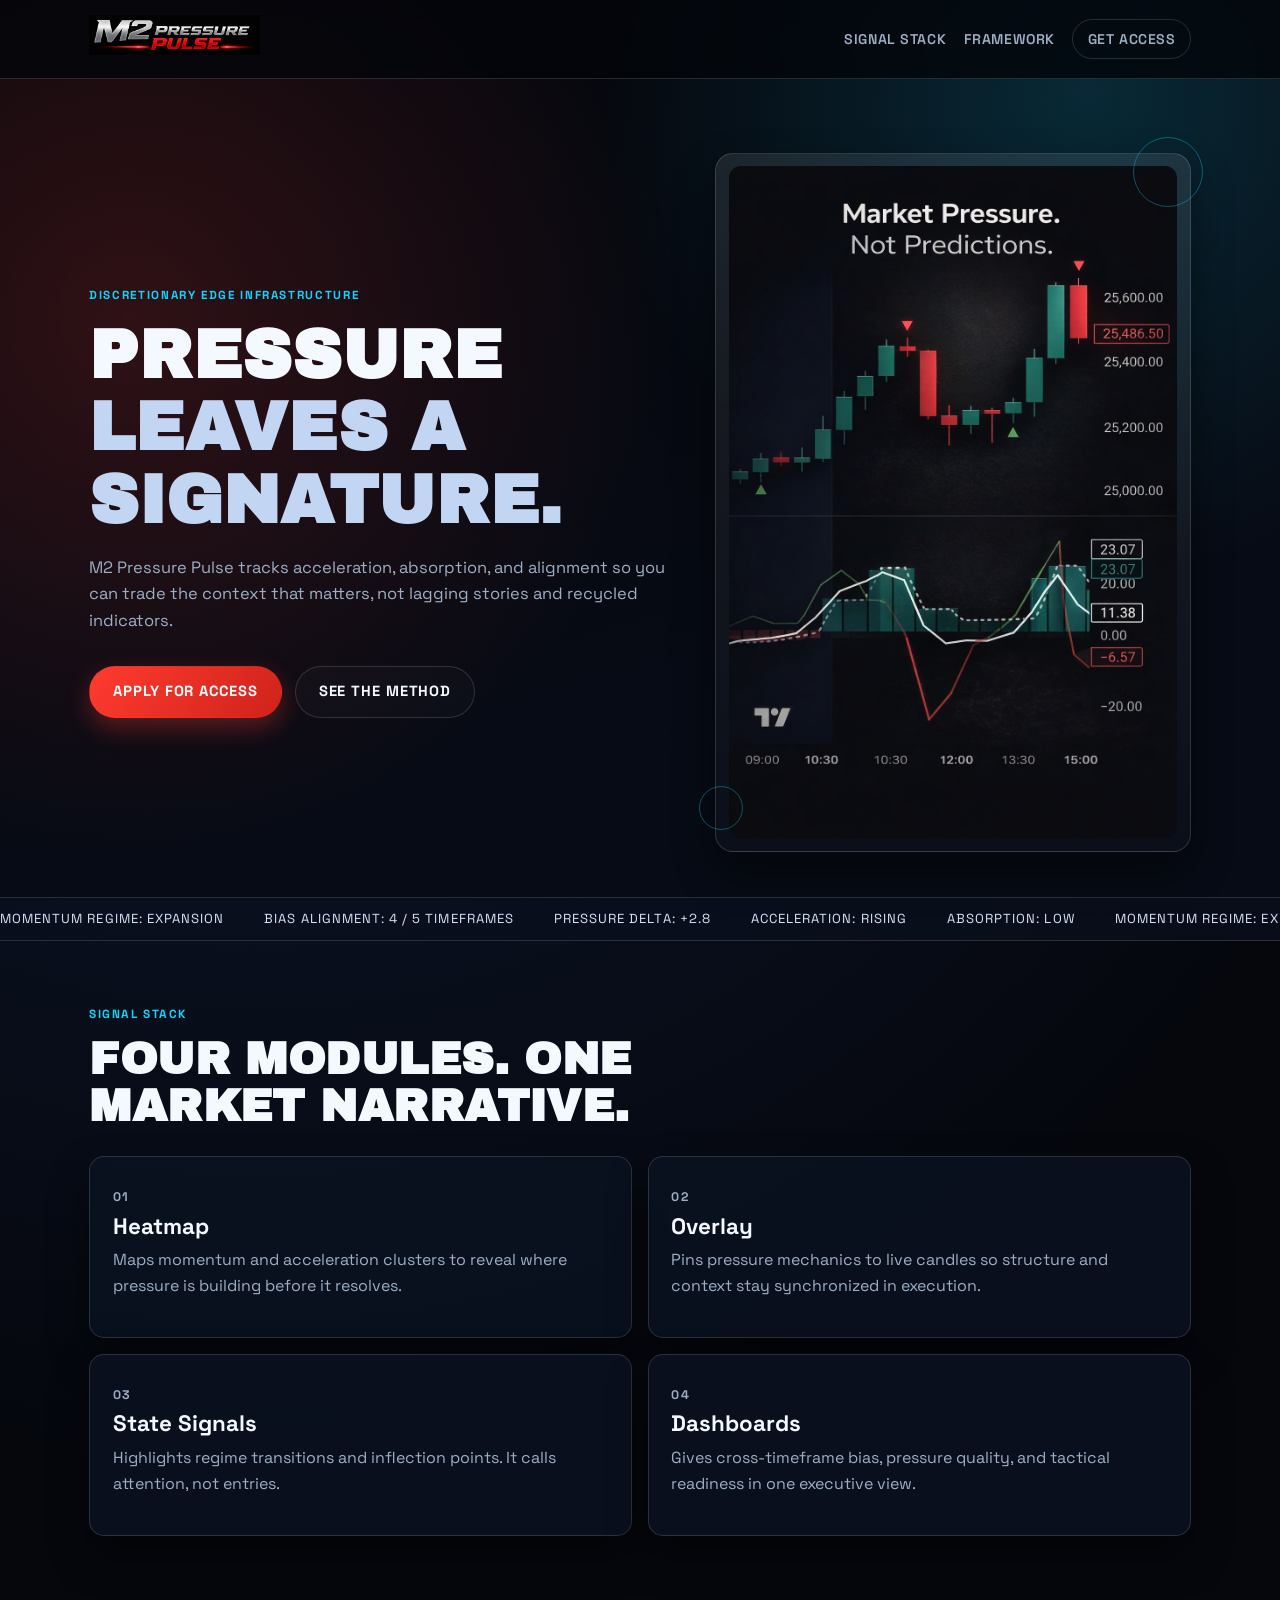
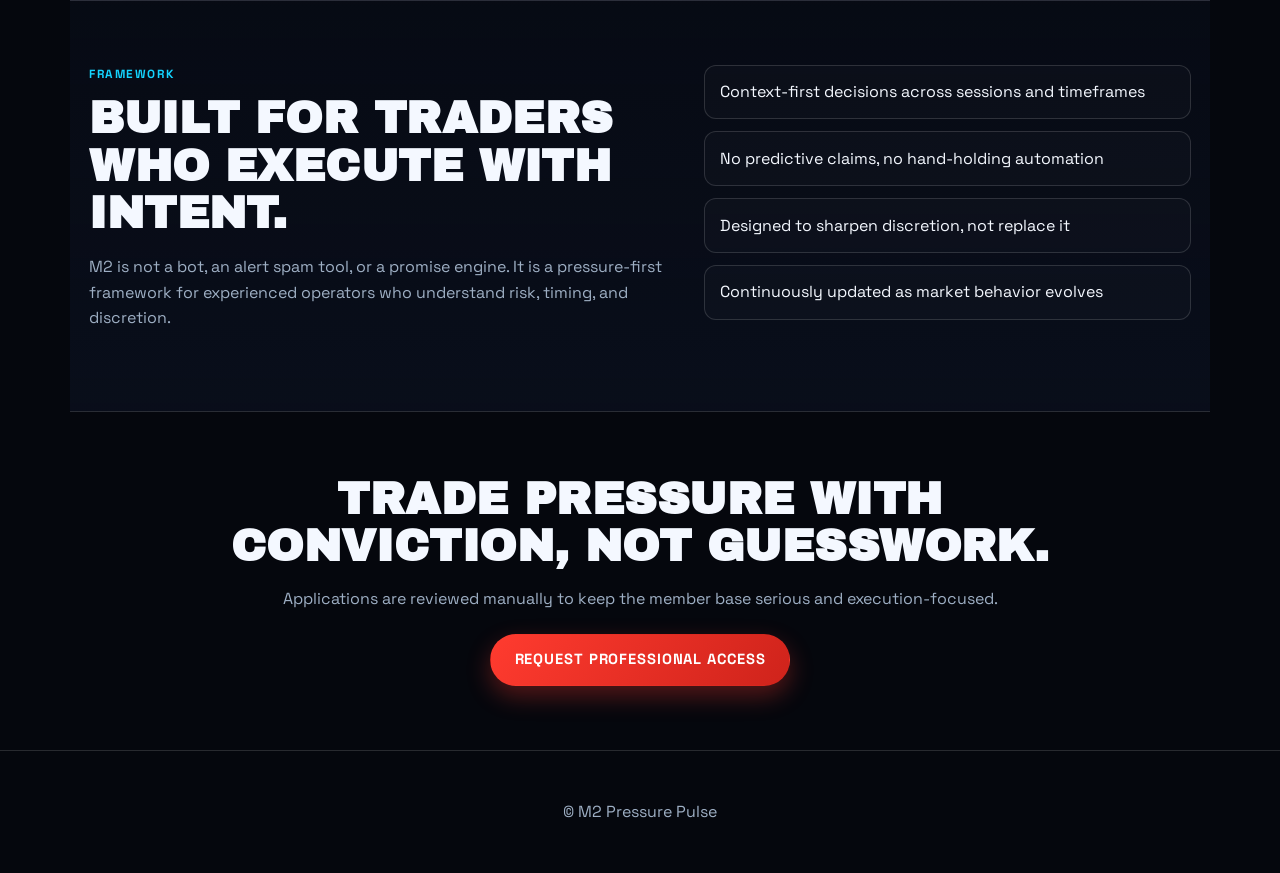
==== commit db32c3f2: "Overhaul landing site with bold trading-focused design system" ====
--- a/index.html
+++ b/index.html
@@ -3,134 +3,131 @@
 <head>
   <meta charset="UTF-8" />
   <meta name="viewport" content="width=device-width, initial-scale=1.0" />
-  <title>M2 Pressure Pulse</title>
-  <meta name="description" content="M2 Pressure Pulse helps discretionary traders read market pressure, momentum, and acceleration with clarity." />
+  <title>M2 Pressure Pulse | Read The Tape</title>
+  <meta name="description" content="A discretionary trader's framework for pressure, acceleration, and context across timeframes." />
   <link rel="preconnect" href="https://fonts.googleapis.com" />
   <link rel="preconnect" href="https://fonts.gstatic.com" crossorigin />
-  <link href="https://fonts.googleapis.com/css2?family=Space+Grotesk:wght@400;500;600;700&display=swap" rel="stylesheet" />
+  <link href="https://fonts.googleapis.com/css2?family=Archivo+Black&family=Space+Grotesk:wght@400;500;600;700&display=swap" rel="stylesheet" />
   <link rel="stylesheet" href="styles.css" />
 </head>
 <body>
-<div class="page-bg"></div>
+<div class="aurora" aria-hidden="true"></div>
 
 <header class="site-header">
   <div class="header-inner">
     <a class="logo" href="index.html">
-      <img src="logo.png" alt="M2 Pressure Pulse logo" />
+      <img src="logo.png" alt="M2 Pressure Pulse" />
     </a>
 
     <nav class="nav">
-      <a href="#methodology">Methodology</a>
-      <a href="#components">Components</a>
-      <a href="pricing.html" class="nav-cta">Access</a>
+      <a href="#signal-stack">Signal Stack</a>
+      <a href="#framework">Framework</a>
+      <a href="pricing.html" class="nav-cta">Get Access</a>
     </nav>
   </div>
 </header>
 
 <main>
-  <section class="hero hero-offset">
-    <div class="hero-bg-glow"></div>
+  <section class="hero">
     <div class="hero-inner">
-      <div class="hero-grid">
-        <div class="hero-text reveal">
-          <p class="kicker">Context Over Prediction</p>
-          <h1>
-            Market Pressure.<br />
-            <span>Not Predictions.</span>
-          </h1>
+      <div class="eyebrow reveal">Discretionary Edge Infrastructure</div>
+      <h1 class="reveal-delay">Pressure <span>Leaves A Signature.</span></h1>
+      <p class="hero-sub reveal-delay-2">
+        M2 Pressure Pulse tracks acceleration, absorption, and alignment so you can trade the context that matters,
+        not lagging stories and recycled indicators.
+      </p>
+      <div class="hero-actions reveal-delay-2">
+        <a class="btn btn-primary" href="pricing.html">Apply For Access</a>
+        <a class="btn btn-ghost" href="#framework">See The Method</a>
+      </div>
+    </div>
 
-          <p class="hero-sub">
-            M2 Pressure Pulse is a professional-grade framework for reading market pressure,
-            momentum, and acceleration across timeframes, built for discretionary traders
-            who execute with context, not bias.
-          </p>
-
-          <div class="cta">
-            <a href="pricing.html" class="btn primary">Request Access</a>
-            <a href="#methodology" class="btn secondary">View Methodology</a>
-          </div>
-        </div>
-
-        <div class="hero-visual reveal-delay">
-          <div class="visual-frame">
-            <img src="hero.png" alt="M2 Pressure Pulse interface preview" />
-          </div>
-        </div>
+    <div class="hero-art reveal-delay">
+      <div class="hero-frame">
+        <img src="hero.png" alt="M2 Pressure Pulse visualization" />
       </div>
+      <div class="pulse pulse-a"></div>
+      <div class="pulse pulse-b"></div>
     </div>
   </section>
 
-  <section id="methodology" class="section section-dark">
-    <h2>Philosophy</h2>
-    <div class="philosophy-grid">
-      <p>
-        Markets do not move because of opinions, narratives, or indicators.
-        They move because of <strong>pressure</strong>.
-      </p>
-      <p>
-        Trend is a byproduct. Direction is contextual. Entries are discretionary.
-        M2 exposes expansion, absorption, and alignment across timeframes
-        without prediction, automation, or false certainty.
-      </p>
+  <section class="ticker-wrap" aria-label="Market status strip">
+    <div class="ticker-track">
+      <span>Momentum Regime: Expansion</span>
+      <span>Bias Alignment: 4 / 5 Timeframes</span>
+      <span>Pressure Delta: +2.8</span>
+      <span>Acceleration: Rising</span>
+      <span>Absorption: Low</span>
+      <span>Momentum Regime: Expansion</span>
+      <span>Bias Alignment: 4 / 5 Timeframes</span>
+      <span>Pressure Delta: +2.8</span>
     </div>
   </section>
 
-  <section id="components" class="section section-components">
-    <div class="section-header">
-      <h2>Core Components</h2>
-      <p class="section-sub">
-        Each component reveals pressure from a different angle.
-        None of them operate in isolation.
-      </p>
+  <section id="signal-stack" class="section">
+    <div class="section-head">
+      <p class="section-kicker">Signal Stack</p>
+      <h2>Four modules. One market narrative.</h2>
     </div>
 
-    <div class="component-grid">
-      <article class="card card-component">
-        <div class="card-content">
-          <p class="card-label">01</p>
-          <h3>Heatmap</h3>
-          <p>Visualizes momentum and acceleration across timeframes to expose expansion and absorption zones in real time.</p>
-        </div>
+    <div class="stack-grid">
+      <article class="stack-card reveal-on-scroll">
+        <p class="stack-id">01</p>
+        <h3>Heatmap</h3>
+        <p>Maps momentum and acceleration clusters to reveal where pressure is building before it resolves.</p>
       </article>
 
-      <article class="card card-component">
-        <div class="card-content">
-          <p class="card-label">02</p>
-          <h3>Overlay</h3>
-          <p>Anchors pressure directly to price action, revealing interaction instead of forcing directional prediction.</p>
-        </div>
+      <article class="stack-card reveal-on-scroll">
+        <p class="stack-id">02</p>
+        <h3>Overlay</h3>
+        <p>Pins pressure mechanics to live candles so structure and context stay synchronized in execution.</p>
       </article>
 
-      <article class="card card-component">
-        <div class="card-content">
-          <p class="card-label">03</p>
-          <h3>Signals</h3>
-          <p>Highlights state transitions rather than entries, drawing attention to change without dictating execution.</p>
-        </div>
+      <article class="stack-card reveal-on-scroll">
+        <p class="stack-id">03</p>
+        <h3>State Signals</h3>
+        <p>Highlights regime transitions and inflection points. It calls attention, not entries.</p>
       </article>
 
-      <article class="card card-component">
-        <div class="card-content">
-          <p class="card-label">04</p>
-          <h3>Dashboards</h3>
-          <p>Brings alignment, bias, and execution context together across independent timeframes in one view.</p>
-        </div>
+      <article class="stack-card reveal-on-scroll">
+        <p class="stack-id">04</p>
+        <h3>Dashboards</h3>
+        <p>Gives cross-timeframe bias, pressure quality, and tactical readiness in one executive view.</p>
       </article>
     </div>
   </section>
 
-  <section id="access" class="section section-accent">
-    <h2>Access</h2>
-    <p class="access-lead">
-      M2 Pressure Pulse is built for experienced traders.
-      Access is intentionally limited.
-    </p>
-    <a class="btn primary large" href="pricing.html">Join the Waitlist</a>
+  <section id="framework" class="section section-panel">
+    <div class="framework-grid">
+      <div>
+        <p class="section-kicker">Framework</p>
+        <h2>Built for traders who execute with intent.</h2>
+        <p class="muted">
+          M2 is not a bot, an alert spam tool, or a promise engine. It is a pressure-first framework for experienced
+          operators who understand risk, timing, and discretion.
+        </p>
+      </div>
+
+      <ul class="checklist">
+        <li>Context-first decisions across sessions and timeframes</li>
+        <li>No predictive claims, no hand-holding automation</li>
+        <li>Designed to sharpen discretion, not replace it</li>
+        <li>Continuously updated as market behavior evolves</li>
+      </ul>
+    </div>
+  </section>
+
+  <section class="section cta-panel">
+    <h2>Trade pressure with conviction, not guesswork.</h2>
+    <p>Applications are reviewed manually to keep the member base serious and execution-focused.</p>
+    <a class="btn btn-primary btn-wide" href="pricing.html">Request Professional Access</a>
   </section>
 </main>
 
 <footer>
   <p>&copy; M2 Pressure Pulse</p>
 </footer>
+
+<script src="script.js"></script>
 </body>
 </html>
--- a/styles.css
+++ b/styles.css
@@ -1,14 +1,15 @@
 :root {
-  --bg: #06090f;
-  --bg-soft: #0f1725;
-  --surface: rgba(15, 23, 37, 0.74);
-  --surface-strong: rgba(16, 28, 46, 0.9);
-  --fg: #f4f7ff;
-  --muted: #adbbc8;
-  --accent: #ea3838;
-  --accent-soft: rgba(234, 56, 56, 0.2);
+  --bg: #05070d;
+  --bg-2: #0b1120;
+  --surface: rgba(12, 20, 35, 0.72);
+  --surface-solid: rgba(13, 22, 38, 0.95);
+  --text: #f4f8ff;
+  --muted: #9eafc4;
   --line: rgba(255, 255, 255, 0.14);
-  --shadow: 0 22px 44px rgba(2, 6, 14, 0.45);
+  --primary: #ff3b2f;
+  --primary-dark: #cf231b;
+  --cyan: #14d4ff;
+  --glow: 0 20px 40px rgba(0, 0, 0, 0.45);
 }
 
 * {
@@ -21,415 +22,508 @@
 
 body {
   margin: 0;
+  background: radial-gradient(circle at 20% 10%, #0f1932 0%, #05070d 50%) no-repeat;
+  color: var(--text);
   font-family: "Space Grotesk", "Segoe UI", sans-serif;
-  background: var(--bg);
-  color: var(--fg);
   line-height: 1.6;
 }
 
-.page-bg {
+.aurora {
   position: fixed;
   inset: 0;
   pointer-events: none;
   z-index: -1;
   background:
-    radial-gradient(circle at 20% 15%, rgba(234, 56, 56, 0.2), transparent 40%),
-    radial-gradient(circle at 85% 8%, rgba(33, 140, 255, 0.17), transparent 42%),
-    linear-gradient(160deg, #070b12 0%, #0d182a 55%, #090c14 100%);
+    radial-gradient(circle at 85% 10%, rgba(20, 212, 255, 0.16), transparent 36%),
+    radial-gradient(circle at 10% 35%, rgba(255, 59, 47, 0.17), transparent 42%),
+    linear-gradient(165deg, rgba(5, 7, 13, 1) 10%, rgba(7, 11, 21, 1) 75%);
 }
 
 .site-header {
-  position: fixed;
+  position: sticky;
   top: 0;
-  width: 100%;
-  backdrop-filter: blur(12px);
-  background: rgba(3, 6, 12, 0.7);
+  z-index: 10;
   border-bottom: 1px solid var(--line);
-  z-index: 100;
+  background: rgba(3, 5, 10, 0.8);
+  backdrop-filter: blur(10px);
 }
 
 .header-inner {
-  max-width: 1160px;
+  max-width: 1140px;
   margin: 0 auto;
-  padding: 1rem 1.5rem;
+  padding: 0.95rem 1.2rem;
   display: flex;
   align-items: center;
   justify-content: space-between;
 }
 
 .logo img {
-  height: 42px;
+  height: 40px;
 }
 
 .nav {
   display: flex;
+  gap: 1.1rem;
   align-items: center;
-  gap: 1.3rem;
 }
 
 .nav a {
+  color: var(--muted);
   text-decoration: none;
-  color: var(--muted);
-  font-size: 0.92rem;
-  letter-spacing: 0.03em;
-  transition: color 0.25s ease;
+  font-size: 0.88rem;
+  letter-spacing: 0.04em;
+  text-transform: uppercase;
+  font-weight: 600;
 }
 
 .nav a:hover {
-  color: var(--fg);
+  color: var(--text);
 }
 
 .nav-cta {
-  color: var(--fg);
   padding: 0.5rem 0.9rem;
   border: 1px solid var(--line);
   border-radius: 999px;
+  color: var(--text);
+}
+
+main {
+  overflow: hidden;
 }
 
 .hero {
+  max-width: 1140px;
+  margin: 0 auto;
+  padding: 4.6rem 1.2rem 2.8rem;
+  display: grid;
+  gap: 2.8rem;
+  grid-template-columns: 1.1fr 0.9fr;
+  align-items: center;
+}
+
+.hero-compact {
+  grid-template-columns: 1fr;
+  padding-bottom: 1.6rem;
+}
+
+.hero-inner.center {
+  text-align: center;
+  max-width: 760px;
+  margin: 0 auto;
+}
+
+.eyebrow {
+  color: var(--cyan);
+  text-transform: uppercase;
+  letter-spacing: 0.14em;
+  font-size: 0.73rem;
+  font-weight: 700;
+  margin-bottom: 0.9rem;
+}
+
+h1,
+h2,
+h3 {
+  margin: 0;
+  line-height: 1.06;
+}
+
+h1 {
+  font-family: "Archivo Black", sans-serif;
+  font-size: clamp(2.2rem, 5.6vw, 4.25rem);
+  letter-spacing: 0.01em;
+  text-transform: uppercase;
+}
+
+h1 span {
+  color: #c2d5f3;
+  display: inline-block;
+}
+
+.hero-sub {
+  color: var(--muted);
+  max-width: 640px;
+  margin: 1.2rem 0 0;
+  font-size: 1.03rem;
+}
+
+.hero-actions {
+  display: flex;
+  gap: 0.8rem;
+  margin-top: 2rem;
+  flex-wrap: wrap;
+}
+
+.hero-art {
   position: relative;
 }
 
-.hero-offset {
-  padding-top: 6rem;
-}
-
-.hero-bg-glow {
+.hero-frame {
+  border: 1px solid var(--line);
+  border-radius: 18px;
+  padding: 0.8rem;
+  background: linear-gradient(180deg, rgba(255, 255, 255, 0.09), rgba(255, 255, 255, 0.02));
+  box-shadow: var(--glow);
+}
+
+.hero-frame img {
+  width: 100%;
+  border-radius: 12px;
+  display: block;
+}
+
+.pulse {
   position: absolute;
-  inset: 0;
-  background: linear-gradient(180deg, transparent, rgba(6, 9, 15, 0.68));
-  pointer-events: none;
-}
-
-.hero-inner {
-  max-width: 1160px;
-  margin: 0 auto;
-  padding: 6.4rem 1.5rem 4.4rem;
-  position: relative;
-}
-
-.hero-grid {
-  display: grid;
-  grid-template-columns: 1.15fr 0.85fr;
-  gap: 3rem;
-  align-items: center;
-}
-
-.kicker {
-  margin: 0 0 1rem;
-  color: #ff6c6c;
-  text-transform: uppercase;
-  letter-spacing: 0.12em;
-  font-size: 0.75rem;
-  font-weight: 700;
-}
-
-.hero h1 {
-  margin: 0;
-  font-size: clamp(2.3rem, 6vw, 3.85rem);
-  line-height: 1.04;
-}
-
-.hero h1 span {
-  color: #ced8e7;
-}
-
-.hero-sub {
-  font-size: 1.08rem;
-  color: var(--muted);
-  max-width: 640px;
-  margin-top: 1.4rem;
-}
-
-.visual-frame {
-  padding: 0.9rem;
-  border-radius: 18px;
-  border: 1px solid var(--line);
-  background: linear-gradient(180deg, rgba(255, 255, 255, 0.09), rgba(255, 255, 255, 0.01));
-  box-shadow: var(--shadow);
-}
-
-.visual-frame img {
-  width: 100%;
-  display: block;
-  border-radius: 11px;
-}
-
-.cta {
-  margin-top: 2.1rem;
-  display: flex;
-  flex-wrap: wrap;
-  gap: 0.8rem;
-}
-
-.btn {
-  display: inline-block;
-  padding: 0.88rem 1.7rem;
+  border: 1px solid rgba(20, 212, 255, 0.35);
   border-radius: 999px;
-  text-decoration: none;
-  font-weight: 600;
-  font-size: 0.94rem;
-  border: 1px solid transparent;
-  transition: transform 0.2s ease, box-shadow 0.2s ease, background 0.2s ease;
-}
-
-.btn:hover {
-  transform: translateY(-1px);
-}
-
-.primary {
-  background: linear-gradient(135deg, #ea3838, #c82222);
-  color: #fff;
-  box-shadow: 0 10px 24px rgba(234, 56, 56, 0.34);
-}
-
-.secondary {
-  border-color: var(--line);
-  color: var(--fg);
-  background: rgba(255, 255, 255, 0.03);
-}
-
-.large {
-  font-size: 1rem;
-  padding: 1rem 2.3rem;
-}
-
-.section {
-  max-width: 1160px;
-  margin: 0 auto;
-  padding: 4.6rem 1.5rem;
-}
-
-.section h2 {
-  margin: 0;
-  font-size: clamp(1.7rem, 4vw, 2.4rem);
-}
-
-.section-dark {
+  animation: pulse 3.2s ease-out infinite;
+}
+
+.pulse-a {
+  width: 70px;
+  height: 70px;
+  top: -16px;
+  right: -12px;
+}
+
+.pulse-b {
+  width: 44px;
+  height: 44px;
+  bottom: 22px;
+  left: -16px;
+  animation-delay: 0.7s;
+}
+
+.ticker-wrap {
   border-top: 1px solid var(--line);
   border-bottom: 1px solid var(--line);
-  background: linear-gradient(180deg, rgba(8, 14, 23, 0.4), rgba(8, 12, 19, 0.65));
-}
-
-.section-header {
-  max-width: 680px;
-  margin-bottom: 2.3rem;
-}
-
-.section-sub,
-.muted {
-  color: var(--muted);
-}
-
-.philosophy-grid {
-  display: grid;
-  grid-template-columns: 1fr 1fr;
-  gap: 2rem;
-  margin-top: 1.6rem;
-}
-
-.component-grid {
+  overflow: hidden;
+  background: rgba(10, 16, 29, 0.8);
+}
+
+.ticker-track {
+  display: inline-flex;
+  gap: 2.5rem;
+  white-space: nowrap;
+  padding: 0.65rem 0;
+  min-width: 100%;
+  animation: slide 20s linear infinite;
+}
+
+.ticker-track span {
+  color: #d6e3f7;
+  font-size: 0.82rem;
+  letter-spacing: 0.08em;
+  text-transform: uppercase;
+}
+
+.section {
+  max-width: 1140px;
+  margin: 0 auto;
+  padding: 4rem 1.2rem;
+}
+
+.section-head {
+  max-width: 700px;
+  margin-bottom: 1.6rem;
+}
+
+.section-kicker {
+  margin: 0 0 0.75rem;
+  font-size: 0.74rem;
+  font-weight: 700;
+  letter-spacing: 0.13em;
+  color: var(--cyan);
+  text-transform: uppercase;
+}
+
+h2 {
+  font-family: "Archivo Black", sans-serif;
+  text-transform: uppercase;
+  letter-spacing: 0.01em;
+  font-size: clamp(1.8rem, 4vw, 2.8rem);
+}
+
+.stack-grid {
   display: grid;
   grid-template-columns: repeat(2, minmax(0, 1fr));
+  gap: 1rem;
+}
+
+.stack-card {
+  background: var(--surface);
+  border: 1px solid var(--line);
+  border-radius: 15px;
+  padding: 1.4rem;
+  box-shadow: var(--glow);
+}
+
+.stack-id {
+  margin: 0;
+  color: #ff8d85;
+  font-size: 0.78rem;
+  letter-spacing: 0.12em;
+  font-weight: 700;
+}
+
+.stack-card h3 {
+  margin-top: 0.4rem;
+  font-size: 1.4rem;
+}
+
+.stack-card p {
+  margin-top: 0.55rem;
+  color: var(--muted);
+}
+
+.section-panel {
+  border-top: 1px solid var(--line);
+  border-bottom: 1px solid var(--line);
+  background: linear-gradient(180deg, rgba(11, 17, 32, 0.4), rgba(11, 17, 32, 0.72));
+}
+
+.framework-grid {
+  display: grid;
+  grid-template-columns: 1.1fr 0.9fr;
   gap: 1.2rem;
-}
-
-.card {
-  border-radius: 16px;
+  align-items: start;
+}
+
+.muted {
+  color: var(--muted);
+}
+
+.checklist {
+  list-style: none;
+  padding: 0;
+  margin: 0;
+  display: grid;
+  gap: 0.75rem;
+}
+
+.checklist li {
+  padding: 0.85rem 0.95rem;
   border: 1px solid var(--line);
-  background: var(--surface);
-  box-shadow: var(--shadow);
-}
-
-.card-component {
-  min-height: 218px;
-  position: relative;
-  overflow: hidden;
-}
-
-.card-component::after {
-  content: "";
-  position: absolute;
-  inset: 0;
-  background: linear-gradient(120deg, transparent 40%, var(--accent-soft), transparent 82%);
-  opacity: 0;
-  transition: opacity 0.3s ease;
-}
-
-.card-component:hover::after {
-  opacity: 1;
-}
-
-.card-content {
-  padding: 1.8rem;
-  position: relative;
-  z-index: 2;
-}
-
-.card-label {
-  margin: 0 0 0.8rem;
-  color: #ff7d7d;
-  font-size: 0.75rem;
+  border-radius: 12px;
+  background: rgba(255, 255, 255, 0.02);
+}
+
+.cta-panel {
+  text-align: center;
+  max-width: 860px;
+}
+
+.cta-panel p {
+  color: var(--muted);
+  margin: 0.95rem auto 1.4rem;
+}
+
+.btn {
+  text-decoration: none;
+  border-radius: 999px;
+  font-size: 0.92rem;
   font-weight: 700;
-  letter-spacing: 0.1em;
-}
-
-.card-content h3 {
-  margin: 0;
-  font-size: 1.4rem;
-}
-
-.card-content p {
-  margin-top: 0.75rem;
-  color: var(--muted);
-}
-
-.section-accent {
+  text-transform: uppercase;
+  letter-spacing: 0.06em;
+  padding: 0.84rem 1.45rem;
+  border: 1px solid transparent;
+  display: inline-block;
+}
+
+.btn-primary {
+  color: #fff;
+  background: linear-gradient(125deg, var(--primary), var(--primary-dark));
+  box-shadow: 0 10px 24px rgba(255, 59, 47, 0.32);
+}
+
+.btn-ghost {
+  color: var(--text);
+  border-color: var(--line);
+  background: rgba(255, 255, 255, 0.02);
+}
+
+.btn-wide {
+  min-width: 240px;
   text-align: center;
-  padding-top: 4.2rem;
-  padding-bottom: 5.6rem;
-}
-
-.access-lead {
-  max-width: 560px;
-  margin: 1.1rem auto 0;
-  color: var(--muted);
-}
-
-.pricing-hero {
-  text-align: center;
-}
-
-.pricing-section {
-  padding-top: 2.3rem;
+}
+
+.pricing-shell {
+  padding-top: 1.8rem;
 }
 
 .pricing-grid {
   display: grid;
   grid-template-columns: 1fr 1fr;
-  gap: 1.2rem;
-  align-items: stretch;
+  gap: 1rem;
 }
 
 .pricing-card {
+  background: var(--surface-solid);
   border: 1px solid var(--line);
   border-radius: 16px;
-  padding: 2rem;
-  background: var(--surface-strong);
-  box-shadow: var(--shadow);
-}
-
-.pricing-card h2 {
-  margin-top: 0;
-  margin-bottom: 1rem;
+  padding: 1.6rem;
+  box-shadow: var(--glow);
+}
+
+.pricing-card.hot {
+  background: linear-gradient(185deg, rgba(255, 59, 47, 0.19), rgba(11, 17, 32, 0.96));
+}
+
+.pill {
+  margin: 0 0 0.8rem;
+  font-size: 0.72rem;
+  font-weight: 700;
+  letter-spacing: 0.13em;
+  text-transform: uppercase;
+  color: #ffd1cc;
 }
 
 .price {
-  font-size: 2.3rem;
-  font-weight: 700;
-  margin-bottom: 1.4rem;
+  font-family: "Archivo Black", sans-serif;
+  font-size: 2.5rem;
+  margin: 0.85rem 0 1rem;
 }
 
 .price span {
+  font-family: "Space Grotesk", sans-serif;
   font-size: 1rem;
   color: var(--muted);
 }
 
 .pricing-card ul {
-  list-style: none;
-  padding-left: 0;
-  margin-bottom: 2rem;
+  margin: 0;
+  padding-left: 1.2rem;
 }
 
 .pricing-card li {
-  margin-bottom: 0.65rem;
-  color: var(--muted);
-}
-
-.pricing-filter {
-  background: linear-gradient(180deg, rgba(234, 56, 56, 0.2), rgba(16, 28, 46, 0.88));
-}
-
-.filter-note {
-  margin-top: 1.5rem;
-  color: #e9ced0;
-  font-size: 0.93rem;
+  margin-bottom: 0.6rem;
+  color: #d7e2f2;
+}
+
+.muted-card {
+  background: rgba(11, 17, 32, 0.85);
+}
+
+.note {
+  margin: 1rem 0 0;
+  color: var(--muted);
+}
+
+.legal {
+  text-align: center;
 }
 
 .max-text {
   max-width: 760px;
-  margin: 1.4rem auto 0;
+  margin: 1rem auto 0;
 }
 
 footer {
-  padding: 2.5rem 1rem;
+  border-top: 1px solid var(--line);
+  color: var(--muted);
   text-align: center;
-  color: var(--muted);
-  border-top: 1px solid var(--line);
+  padding: 2rem 1rem;
 }
 
 .reveal,
+.reveal-delay,
+.reveal-delay-2,
+.reveal-on-scroll {
+  opacity: 0;
+  transform: translateY(16px);
+}
+
+.reveal {
+  animation: reveal 0.55s ease forwards;
+}
+
 .reveal-delay {
-  animation: rise 0.65s ease both;
-}
-
-.reveal-delay {
-  animation-delay: 0.18s;
-}
-
-@keyframes rise {
-  from {
-    opacity: 0;
-    transform: translateY(10px);
-  }
+  animation: reveal 0.55s 0.12s ease forwards;
+}
+
+.reveal-delay-2 {
+  animation: reveal 0.55s 0.24s ease forwards;
+}
+
+.reveal-on-scroll.visible {
+  opacity: 1;
+  transform: translateY(0);
+  transition: opacity 0.45s ease, transform 0.45s ease;
+}
+
+@keyframes reveal {
   to {
     opacity: 1;
     transform: translateY(0);
   }
 }
 
-@media (max-width: 980px) {
-  .hero-grid,
-  .philosophy-grid,
-  .pricing-grid,
-  .component-grid {
+@keyframes pulse {
+  0% {
+    transform: scale(0.7);
+    opacity: 0.7;
+  }
+  100% {
+    transform: scale(1.5);
+    opacity: 0;
+  }
+}
+
+@keyframes slide {
+  from {
+    transform: translateX(0);
+  }
+  to {
+    transform: translateX(-50%);
+  }
+}
+
+@media (max-width: 940px) {
+  .hero,
+  .stack-grid,
+  .framework-grid,
+  .pricing-grid {
     grid-template-columns: 1fr;
   }
 
-  .hero-inner {
-    padding-top: 4.8rem;
+  .hero {
+    padding-top: 3.4rem;
   }
 
   .nav {
-    gap: 0.75rem;
+    gap: 0.55rem;
   }
 
   .nav a {
-    font-size: 0.82rem;
+    font-size: 0.74rem;
   }
 }
 
 @media (max-width: 640px) {
   .header-inner {
-    padding: 0.9rem 0.95rem;
+    padding: 0.8rem 0.85rem;
   }
 
   .logo img {
-    height: 35px;
-  }
-
-  .hero-offset {
-    padding-top: 5.5rem;
-  }
-
-  .hero-inner,
-  .section {
-    padding-left: 0.95rem;
-    padding-right: 0.95rem;
+    height: 33px;
+  }
+
+  .section,
+  .hero {
+    padding-left: 0.85rem;
+    padding-right: 0.85rem;
+  }
+
+  .hero-actions {
+    flex-direction: column;
   }
 
   .btn {
     width: 100%;
     text-align: center;
   }
+
+  .ticker-track span {
+    font-size: 0.74rem;
+  }
 }
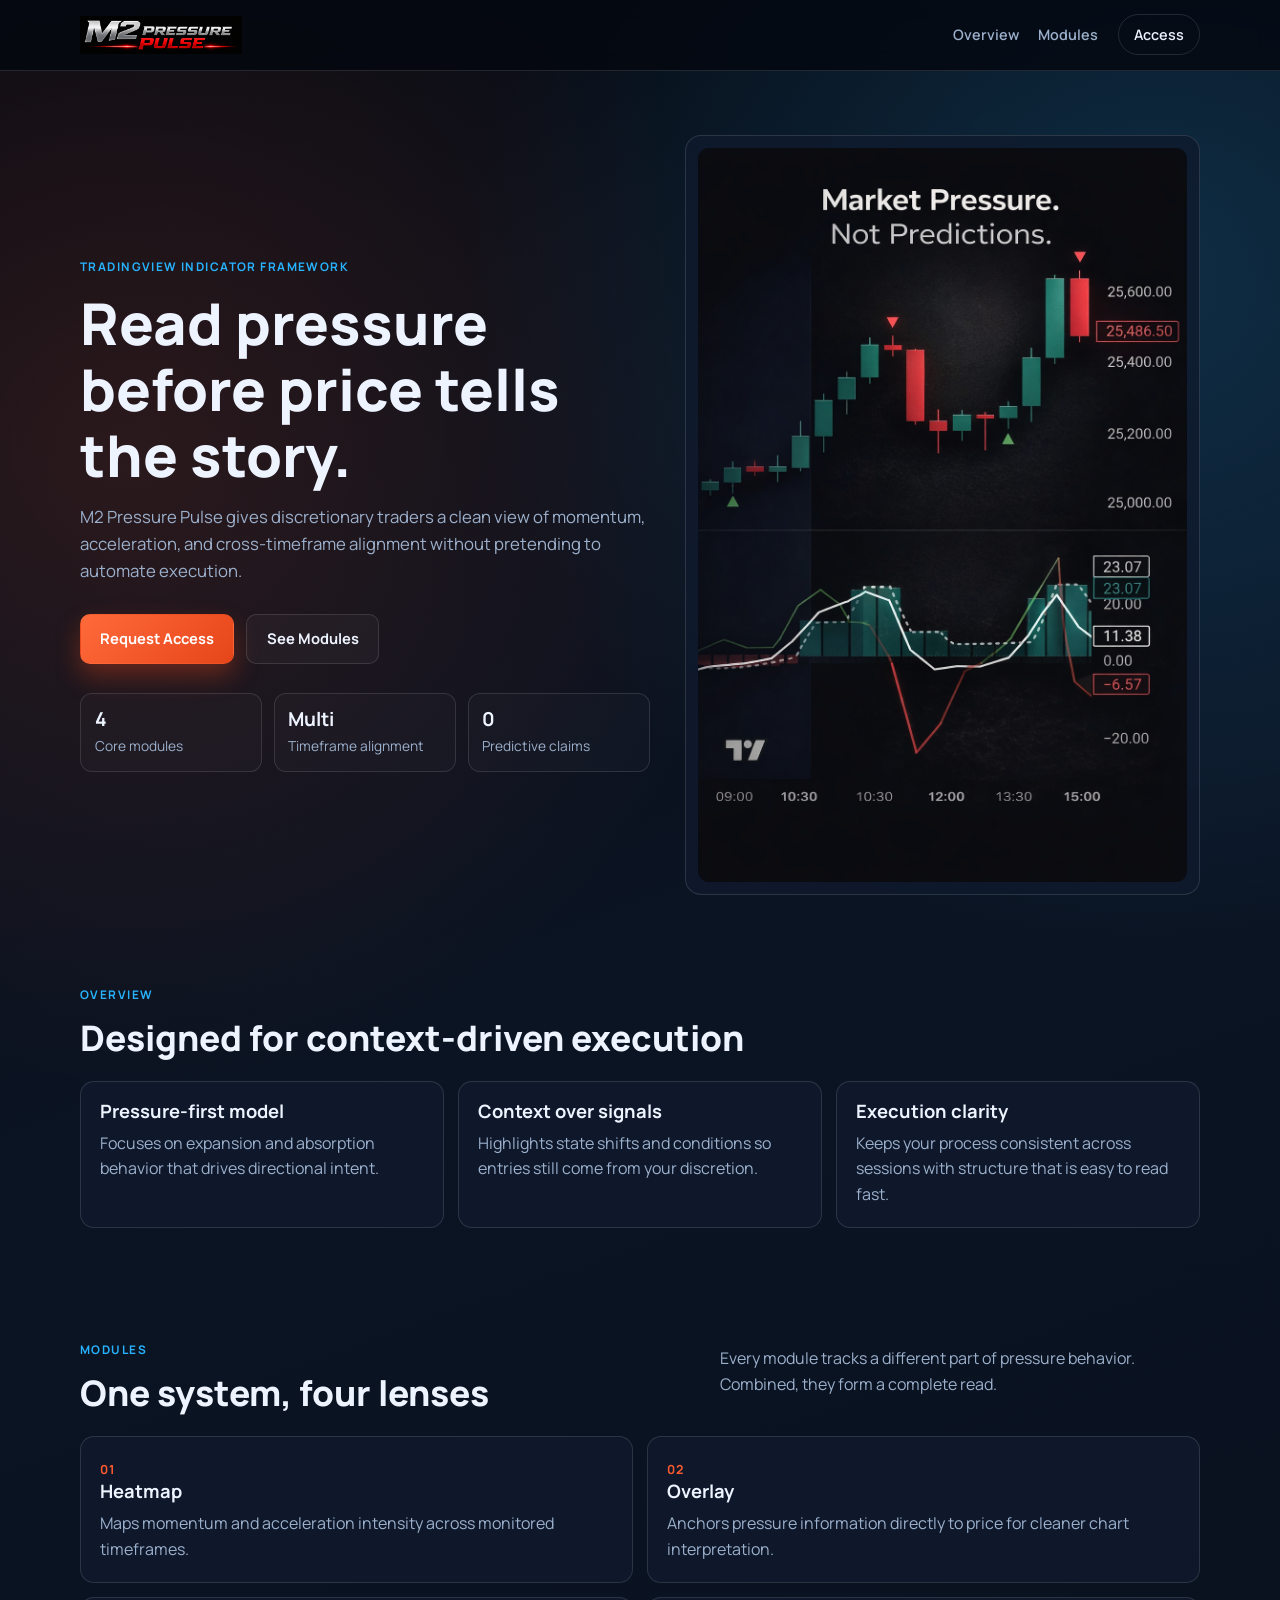
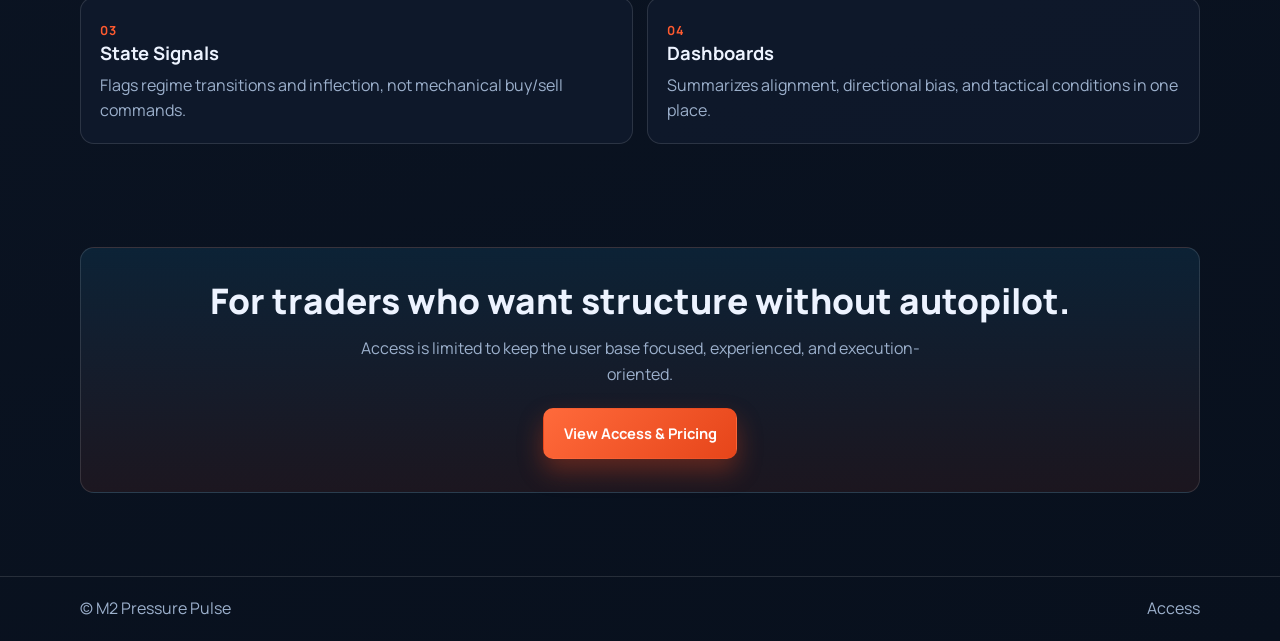
==== commit 1e336949: "Refine layout and alignment with cleaner visual system" ====
--- a/index.html
+++ b/index.html
@@ -3,131 +3,136 @@
 <head>
   <meta charset="UTF-8" />
   <meta name="viewport" content="width=device-width, initial-scale=1.0" />
-  <title>M2 Pressure Pulse | Read The Tape</title>
-  <meta name="description" content="A discretionary trader's framework for pressure, acceleration, and context across timeframes." />
+  <title>M2 Pressure Pulse | TradingView Pressure Framework</title>
+  <meta name="description" content="Read pressure, acceleration, and alignment across timeframes with M2 Pressure Pulse." />
   <link rel="preconnect" href="https://fonts.googleapis.com" />
   <link rel="preconnect" href="https://fonts.gstatic.com" crossorigin />
-  <link href="https://fonts.googleapis.com/css2?family=Archivo+Black&family=Space+Grotesk:wght@400;500;600;700&display=swap" rel="stylesheet" />
+  <link href="https://fonts.googleapis.com/css2?family=Manrope:wght@400;500;600;700;800&display=swap" rel="stylesheet" />
   <link rel="stylesheet" href="styles.css" />
 </head>
 <body>
-<div class="aurora" aria-hidden="true"></div>
+  <div class="site-shell">
+    <header class="site-header">
+      <div class="container header-row">
+        <a class="logo" href="index.html">
+          <img src="logo.png" alt="M2 Pressure Pulse" />
+        </a>
+        <nav class="nav">
+          <a href="#overview">Overview</a>
+          <a href="#modules">Modules</a>
+          <a href="pricing.html" class="nav-btn">Access</a>
+        </nav>
+      </div>
+    </header>
 
-<header class="site-header">
-  <div class="header-inner">
-    <a class="logo" href="index.html">
-      <img src="logo.png" alt="M2 Pressure Pulse" />
-    </a>
+    <main>
+      <section class="hero container">
+        <div class="hero-copy reveal-up">
+          <p class="eyebrow">TradingView Indicator Framework</p>
+          <h1>Read pressure before price tells the story.</h1>
+          <p class="lead">
+            M2 Pressure Pulse gives discretionary traders a clean view of momentum, acceleration,
+            and cross-timeframe alignment without pretending to automate execution.
+          </p>
+          <div class="hero-actions">
+            <a class="btn btn-primary" href="pricing.html">Request Access</a>
+            <a class="btn btn-secondary" href="#modules">See Modules</a>
+          </div>
 
-    <nav class="nav">
-      <a href="#signal-stack">Signal Stack</a>
-      <a href="#framework">Framework</a>
-      <a href="pricing.html" class="nav-cta">Get Access</a>
-    </nav>
+          <div class="hero-stats">
+            <article>
+              <h3>4</h3>
+              <p>Core modules</p>
+            </article>
+            <article>
+              <h3>Multi</h3>
+              <p>Timeframe alignment</p>
+            </article>
+            <article>
+              <h3>0</h3>
+              <p>Predictive claims</p>
+            </article>
+          </div>
+        </div>
+
+        <div class="hero-media reveal-up delay-1">
+          <div class="hero-frame">
+            <img src="hero.png" alt="M2 Pressure Pulse interface screenshot" />
+          </div>
+        </div>
+      </section>
+
+      <section id="overview" class="section container">
+        <div class="section-head">
+          <p class="eyebrow">Overview</p>
+          <h2>Designed for context-driven execution</h2>
+        </div>
+        <div class="feature-grid">
+          <article class="panel reveal-up">
+            <h3>Pressure-first model</h3>
+            <p>Focuses on expansion and absorption behavior that drives directional intent.</p>
+          </article>
+          <article class="panel reveal-up delay-1">
+            <h3>Context over signals</h3>
+            <p>Highlights state shifts and conditions so entries still come from your discretion.</p>
+          </article>
+          <article class="panel reveal-up delay-2">
+            <h3>Execution clarity</h3>
+            <p>Keeps your process consistent across sessions with structure that is easy to read fast.</p>
+          </article>
+        </div>
+      </section>
+
+      <section id="modules" class="section container">
+        <div class="section-head split">
+          <div>
+            <p class="eyebrow">Modules</p>
+            <h2>One system, four lenses</h2>
+          </div>
+          <p class="muted">Every module tracks a different part of pressure behavior. Combined, they form a complete read.</p>
+        </div>
+
+        <div class="module-grid">
+          <article class="module-card reveal-up">
+            <span>01</span>
+            <h3>Heatmap</h3>
+            <p>Maps momentum and acceleration intensity across monitored timeframes.</p>
+          </article>
+          <article class="module-card reveal-up delay-1">
+            <span>02</span>
+            <h3>Overlay</h3>
+            <p>Anchors pressure information directly to price for cleaner chart interpretation.</p>
+          </article>
+          <article class="module-card reveal-up">
+            <span>03</span>
+            <h3>State Signals</h3>
+            <p>Flags regime transitions and inflection, not mechanical buy/sell commands.</p>
+          </article>
+          <article class="module-card reveal-up delay-1">
+            <span>04</span>
+            <h3>Dashboards</h3>
+            <p>Summarizes alignment, directional bias, and tactical conditions in one place.</p>
+          </article>
+        </div>
+      </section>
+
+      <section class="section container">
+        <div class="cta-block reveal-up">
+          <h2>For traders who want structure without autopilot.</h2>
+          <p>Access is limited to keep the user base focused, experienced, and execution-oriented.</p>
+          <a class="btn btn-primary" href="pricing.html">View Access & Pricing</a>
+        </div>
+      </section>
+    </main>
+
+    <footer class="site-footer">
+      <div class="container footer-row">
+        <p>&copy; M2 Pressure Pulse</p>
+        <a href="pricing.html">Access</a>
+      </div>
+    </footer>
   </div>
-</header>
 
-<main>
-  <section class="hero">
-    <div class="hero-inner">
-      <div class="eyebrow reveal">Discretionary Edge Infrastructure</div>
-      <h1 class="reveal-delay">Pressure <span>Leaves A Signature.</span></h1>
-      <p class="hero-sub reveal-delay-2">
-        M2 Pressure Pulse tracks acceleration, absorption, and alignment so you can trade the context that matters,
-        not lagging stories and recycled indicators.
-      </p>
-      <div class="hero-actions reveal-delay-2">
-        <a class="btn btn-primary" href="pricing.html">Apply For Access</a>
-        <a class="btn btn-ghost" href="#framework">See The Method</a>
-      </div>
-    </div>
-
-    <div class="hero-art reveal-delay">
-      <div class="hero-frame">
-        <img src="hero.png" alt="M2 Pressure Pulse visualization" />
-      </div>
-      <div class="pulse pulse-a"></div>
-      <div class="pulse pulse-b"></div>
-    </div>
-  </section>
-
-  <section class="ticker-wrap" aria-label="Market status strip">
-    <div class="ticker-track">
-      <span>Momentum Regime: Expansion</span>
-      <span>Bias Alignment: 4 / 5 Timeframes</span>
-      <span>Pressure Delta: +2.8</span>
-      <span>Acceleration: Rising</span>
-      <span>Absorption: Low</span>
-      <span>Momentum Regime: Expansion</span>
-      <span>Bias Alignment: 4 / 5 Timeframes</span>
-      <span>Pressure Delta: +2.8</span>
-    </div>
-  </section>
-
-  <section id="signal-stack" class="section">
-    <div class="section-head">
-      <p class="section-kicker">Signal Stack</p>
-      <h2>Four modules. One market narrative.</h2>
-    </div>
-
-    <div class="stack-grid">
-      <article class="stack-card reveal-on-scroll">
-        <p class="stack-id">01</p>
-        <h3>Heatmap</h3>
-        <p>Maps momentum and acceleration clusters to reveal where pressure is building before it resolves.</p>
-      </article>
-
-      <article class="stack-card reveal-on-scroll">
-        <p class="stack-id">02</p>
-        <h3>Overlay</h3>
-        <p>Pins pressure mechanics to live candles so structure and context stay synchronized in execution.</p>
-      </article>
-
-      <article class="stack-card reveal-on-scroll">
-        <p class="stack-id">03</p>
-        <h3>State Signals</h3>
-        <p>Highlights regime transitions and inflection points. It calls attention, not entries.</p>
-      </article>
-
-      <article class="stack-card reveal-on-scroll">
-        <p class="stack-id">04</p>
-        <h3>Dashboards</h3>
-        <p>Gives cross-timeframe bias, pressure quality, and tactical readiness in one executive view.</p>
-      </article>
-    </div>
-  </section>
-
-  <section id="framework" class="section section-panel">
-    <div class="framework-grid">
-      <div>
-        <p class="section-kicker">Framework</p>
-        <h2>Built for traders who execute with intent.</h2>
-        <p class="muted">
-          M2 is not a bot, an alert spam tool, or a promise engine. It is a pressure-first framework for experienced
-          operators who understand risk, timing, and discretion.
-        </p>
-      </div>
-
-      <ul class="checklist">
-        <li>Context-first decisions across sessions and timeframes</li>
-        <li>No predictive claims, no hand-holding automation</li>
-        <li>Designed to sharpen discretion, not replace it</li>
-        <li>Continuously updated as market behavior evolves</li>
-      </ul>
-    </div>
-  </section>
-
-  <section class="section cta-panel">
-    <h2>Trade pressure with conviction, not guesswork.</h2>
-    <p>Applications are reviewed manually to keep the member base serious and execution-focused.</p>
-    <a class="btn btn-primary btn-wide" href="pricing.html">Request Professional Access</a>
-  </section>
-</main>
-
-<footer>
-  <p>&copy; M2 Pressure Pulse</p>
-</footer>
-
-<script src="script.js"></script>
+  <script src="script.js"></script>
 </body>
 </html>
--- a/styles.css
+++ b/styles.css
@@ -1,529 +1,306 @@
 :root {
-  --bg: #05070d;
-  --bg-2: #0b1120;
-  --surface: rgba(12, 20, 35, 0.72);
-  --surface-solid: rgba(13, 22, 38, 0.95);
-  --text: #f4f8ff;
-  --muted: #9eafc4;
-  --line: rgba(255, 255, 255, 0.14);
-  --primary: #ff3b2f;
-  --primary-dark: #cf231b;
-  --cyan: #14d4ff;
-  --glow: 0 20px 40px rgba(0, 0, 0, 0.45);
-}
-
-* {
-  box-sizing: border-box;
-}
-
-html {
-  scroll-behavior: smooth;
-}
+  --bg: #070b14;
+  --bg-soft: #0f1728;
+  --panel: rgba(16, 26, 46, 0.78);
+  --panel-solid: #111d33;
+  --text: #edf3ff;
+  --muted: #9cb0cc;
+  --line: rgba(255, 255, 255, 0.12);
+  --accent: #ff5a2f;
+  --accent-2: #27b3ff;
+}
+
+* { box-sizing: border-box; }
+
+html { scroll-behavior: smooth; }
 
 body {
   margin: 0;
-  background: radial-gradient(circle at 20% 10%, #0f1932 0%, #05070d 50%) no-repeat;
+  font-family: "Manrope", "Segoe UI", sans-serif;
   color: var(--text);
-  font-family: "Space Grotesk", "Segoe UI", sans-serif;
+  background:
+    radial-gradient(circle at 90% 12%, rgba(39, 179, 255, 0.18), transparent 30%),
+    radial-gradient(circle at 10% 20%, rgba(255, 90, 47, 0.14), transparent 30%),
+    linear-gradient(160deg, #060a12, #0b1423 45%, #08101d);
   line-height: 1.6;
 }
 
-.aurora {
-  position: fixed;
-  inset: 0;
-  pointer-events: none;
-  z-index: -1;
-  background:
-    radial-gradient(circle at 85% 10%, rgba(20, 212, 255, 0.16), transparent 36%),
-    radial-gradient(circle at 10% 35%, rgba(255, 59, 47, 0.17), transparent 42%),
-    linear-gradient(165deg, rgba(5, 7, 13, 1) 10%, rgba(7, 11, 21, 1) 75%);
+.container {
+  width: min(1120px, calc(100% - 2rem));
+  margin: 0 auto;
 }
 
 .site-header {
   position: sticky;
   top: 0;
-  z-index: 10;
+  z-index: 20;
+  backdrop-filter: blur(10px);
+  background: rgba(4, 8, 16, 0.82);
   border-bottom: 1px solid var(--line);
-  background: rgba(3, 5, 10, 0.8);
-  backdrop-filter: blur(10px);
-}
-
-.header-inner {
-  max-width: 1140px;
-  margin: 0 auto;
-  padding: 0.95rem 1.2rem;
+}
+
+.header-row {
   display: flex;
+  justify-content: space-between;
   align-items: center;
-  justify-content: space-between;
-}
-
-.logo img {
-  height: 40px;
-}
-
-.nav {
-  display: flex;
-  gap: 1.1rem;
-  align-items: center;
-}
+  padding: 0.9rem 0;
+}
+
+.logo img { height: 38px; display: block; }
+
+.nav { display: flex; align-items: center; gap: 1.2rem; }
 
 .nav a {
   color: var(--muted);
   text-decoration: none;
-  font-size: 0.88rem;
-  letter-spacing: 0.04em;
-  text-transform: uppercase;
+  font-size: 0.9rem;
   font-weight: 600;
 }
 
-.nav a:hover {
-  color: var(--text);
-}
-
-.nav-cta {
-  padding: 0.5rem 0.9rem;
+.nav a:hover { color: var(--text); }
+
+.nav-btn {
+  padding: 0.5rem 0.95rem;
   border: 1px solid var(--line);
   border-radius: 999px;
-  color: var(--text);
-}
-
-main {
-  overflow: hidden;
+  color: var(--text) !important;
 }
 
 .hero {
-  max-width: 1140px;
-  margin: 0 auto;
-  padding: 4.6rem 1.2rem 2.8rem;
-  display: grid;
-  gap: 2.8rem;
-  grid-template-columns: 1.1fr 0.9fr;
+  padding: 4rem 0 2.5rem;
+  display: grid;
+  grid-template-columns: 1.05fr 0.95fr;
+  gap: 2.2rem;
   align-items: center;
 }
 
-.hero-compact {
-  grid-template-columns: 1fr;
-  padding-bottom: 1.6rem;
-}
-
-.hero-inner.center {
-  text-align: center;
-  max-width: 760px;
-  margin: 0 auto;
-}
-
 .eyebrow {
-  color: var(--cyan);
+  margin: 0 0 0.8rem;
   text-transform: uppercase;
-  letter-spacing: 0.14em;
-  font-size: 0.73rem;
+  letter-spacing: 0.12em;
+  font-size: 0.74rem;
+  color: var(--accent-2);
   font-weight: 700;
-  margin-bottom: 0.9rem;
-}
-
-h1,
-h2,
-h3 {
-  margin: 0;
-  line-height: 1.06;
-}
-
-h1 {
-  font-family: "Archivo Black", sans-serif;
-  font-size: clamp(2.2rem, 5.6vw, 4.25rem);
-  letter-spacing: 0.01em;
-  text-transform: uppercase;
-}
-
-h1 span {
-  color: #c2d5f3;
-  display: inline-block;
-}
-
-.hero-sub {
+}
+
+h1, h2, h3 { margin: 0; line-height: 1.15; }
+
+h1 { font-size: clamp(2rem, 4.5vw, 3.6rem); font-weight: 800; }
+
+h2 { font-size: clamp(1.45rem, 3vw, 2.2rem); font-weight: 800; }
+
+h3 { font-size: 1.15rem; font-weight: 700; }
+
+.lead {
+  margin-top: 1rem;
   color: var(--muted);
-  max-width: 640px;
-  margin: 1.2rem 0 0;
-  font-size: 1.03rem;
+  max-width: 58ch;
+  font-size: 1.05rem;
 }
 
 .hero-actions {
   display: flex;
-  gap: 0.8rem;
-  margin-top: 2rem;
+  gap: 0.75rem;
+  margin-top: 1.8rem;
   flex-wrap: wrap;
 }
 
-.hero-art {
-  position: relative;
-}
+.btn {
+  display: inline-block;
+  text-decoration: none;
+  font-weight: 700;
+  border-radius: 10px;
+  padding: 0.78rem 1.2rem;
+  border: 1px solid transparent;
+  font-size: 0.92rem;
+}
+
+.btn-primary {
+  color: #fff;
+  background: linear-gradient(135deg, #ff6a3b, #e6451a);
+  box-shadow: 0 12px 24px rgba(230, 69, 26, 0.35);
+}
+
+.btn-secondary {
+  border-color: var(--line);
+  color: var(--text);
+  background: rgba(255,255,255,0.03);
+}
+
+.hero-stats {
+  margin-top: 1.8rem;
+  display: grid;
+  grid-template-columns: repeat(3, minmax(0, 1fr));
+  gap: 0.75rem;
+}
+
+.hero-stats article {
+  border: 1px solid var(--line);
+  background: rgba(255,255,255,0.02);
+  border-radius: 12px;
+  padding: 0.85rem;
+}
+
+.hero-stats h3 { font-size: 1.2rem; }
+.hero-stats p { margin: 0.35rem 0 0; color: var(--muted); font-size: 0.86rem; }
+
+.hero-media { min-width: 0; }
 
 .hero-frame {
   border: 1px solid var(--line);
-  border-radius: 18px;
-  padding: 0.8rem;
-  background: linear-gradient(180deg, rgba(255, 255, 255, 0.09), rgba(255, 255, 255, 0.02));
-  box-shadow: var(--glow);
+  border-radius: 16px;
+  padding: 0.75rem;
+  background: var(--panel);
 }
 
 .hero-frame img {
   width: 100%;
-  border-radius: 12px;
+  height: auto;
   display: block;
-}
-
-.pulse {
-  position: absolute;
-  border: 1px solid rgba(20, 212, 255, 0.35);
-  border-radius: 999px;
-  animation: pulse 3.2s ease-out infinite;
-}
-
-.pulse-a {
-  width: 70px;
-  height: 70px;
-  top: -16px;
-  right: -12px;
-}
-
-.pulse-b {
-  width: 44px;
-  height: 44px;
-  bottom: 22px;
-  left: -16px;
-  animation-delay: 0.7s;
-}
-
-.ticker-wrap {
+  border-radius: 11px;
+}
+
+.section { padding: 3.2rem 0; }
+
+.section-head { margin-bottom: 1.4rem; }
+
+.section-head.split {
+  display: grid;
+  grid-template-columns: 1fr auto;
+  gap: 1.5rem;
+  align-items: end;
+}
+
+.muted { color: var(--muted); max-width: 48ch; }
+
+.feature-grid {
+  display: grid;
+  grid-template-columns: repeat(3, minmax(0, 1fr));
+  gap: 0.9rem;
+}
+
+.panel,
+.module-card,
+.price-card,
+.fit-card,
+.cta-block,
+.legal {
+  border: 1px solid var(--line);
+  border-radius: 14px;
+  background: var(--panel);
+}
+
+.panel,
+.module-card { padding: 1.2rem; }
+
+.panel p,
+.module-card p { margin: 0.55rem 0 0; color: var(--muted); }
+
+.module-grid {
+  display: grid;
+  grid-template-columns: repeat(2, minmax(0, 1fr));
+  gap: 0.9rem;
+}
+
+.module-card span {
+  display: inline-block;
+  font-size: 0.78rem;
+  font-weight: 700;
+  color: var(--accent);
+  letter-spacing: 0.08em;
+}
+
+.cta-block {
+  text-align: center;
+  padding: 2.1rem;
+  background: linear-gradient(180deg, rgba(39,179,255,0.1), rgba(255,90,47,0.08));
+}
+
+.cta-block p { color: var(--muted); max-width: 60ch; margin: 0.9rem auto 1.3rem; }
+
+.site-footer {
   border-top: 1px solid var(--line);
-  border-bottom: 1px solid var(--line);
-  overflow: hidden;
-  background: rgba(10, 16, 29, 0.8);
-}
-
-.ticker-track {
-  display: inline-flex;
-  gap: 2.5rem;
-  white-space: nowrap;
-  padding: 0.65rem 0;
-  min-width: 100%;
-  animation: slide 20s linear infinite;
-}
-
-.ticker-track span {
-  color: #d6e3f7;
-  font-size: 0.82rem;
-  letter-spacing: 0.08em;
-  text-transform: uppercase;
-}
-
-.section {
-  max-width: 1140px;
-  margin: 0 auto;
-  padding: 4rem 1.2rem;
-}
-
-.section-head {
-  max-width: 700px;
-  margin-bottom: 1.6rem;
-}
-
-.section-kicker {
-  margin: 0 0 0.75rem;
-  font-size: 0.74rem;
-  font-weight: 700;
-  letter-spacing: 0.13em;
-  color: var(--cyan);
-  text-transform: uppercase;
-}
-
-h2 {
-  font-family: "Archivo Black", sans-serif;
-  text-transform: uppercase;
-  letter-spacing: 0.01em;
-  font-size: clamp(1.8rem, 4vw, 2.8rem);
-}
-
-.stack-grid {
-  display: grid;
-  grid-template-columns: repeat(2, minmax(0, 1fr));
+  margin-top: 2rem;
+}
+
+.footer-row {
+  padding: 1.2rem 0;
+  display: flex;
+  justify-content: space-between;
+  align-items: center;
+}
+
+.footer-row p { margin: 0; color: var(--muted); }
+.footer-row a { color: var(--muted); text-decoration: none; }
+
+.page-intro { padding-top: 3.2rem; padding-bottom: 0.8rem; }
+
+.pricing-layout {
+  display: grid;
+  grid-template-columns: 1.05fr 0.95fr;
   gap: 1rem;
 }
 
-.stack-card {
-  background: var(--surface);
-  border: 1px solid var(--line);
-  border-radius: 15px;
-  padding: 1.4rem;
-  box-shadow: var(--glow);
-}
-
-.stack-id {
-  margin: 0;
-  color: #ff8d85;
-  font-size: 0.78rem;
-  letter-spacing: 0.12em;
-  font-weight: 700;
-}
-
-.stack-card h3 {
-  margin-top: 0.4rem;
-  font-size: 1.4rem;
-}
-
-.stack-card p {
-  margin-top: 0.55rem;
-  color: var(--muted);
-}
-
-.section-panel {
-  border-top: 1px solid var(--line);
-  border-bottom: 1px solid var(--line);
-  background: linear-gradient(180deg, rgba(11, 17, 32, 0.4), rgba(11, 17, 32, 0.72));
-}
-
-.framework-grid {
-  display: grid;
-  grid-template-columns: 1.1fr 0.9fr;
-  gap: 1.2rem;
-  align-items: start;
-}
-
-.muted {
-  color: var(--muted);
-}
-
-.checklist {
-  list-style: none;
-  padding: 0;
-  margin: 0;
-  display: grid;
-  gap: 0.75rem;
-}
-
-.checklist li {
-  padding: 0.85rem 0.95rem;
-  border: 1px solid var(--line);
-  border-radius: 12px;
-  background: rgba(255, 255, 255, 0.02);
-}
-
-.cta-panel {
-  text-align: center;
-  max-width: 860px;
-}
-
-.cta-panel p {
-  color: var(--muted);
-  margin: 0.95rem auto 1.4rem;
-}
-
-.btn {
-  text-decoration: none;
-  border-radius: 999px;
-  font-size: 0.92rem;
-  font-weight: 700;
-  text-transform: uppercase;
-  letter-spacing: 0.06em;
-  padding: 0.84rem 1.45rem;
-  border: 1px solid transparent;
-  display: inline-block;
-}
-
-.btn-primary {
-  color: #fff;
-  background: linear-gradient(125deg, var(--primary), var(--primary-dark));
-  box-shadow: 0 10px 24px rgba(255, 59, 47, 0.32);
-}
-
-.btn-ghost {
-  color: var(--text);
-  border-color: var(--line);
-  background: rgba(255, 255, 255, 0.02);
-}
-
-.btn-wide {
-  min-width: 240px;
-  text-align: center;
-}
-
-.pricing-shell {
-  padding-top: 1.8rem;
-}
-
-.pricing-grid {
-  display: grid;
-  grid-template-columns: 1fr 1fr;
-  gap: 1rem;
-}
-
-.pricing-card {
-  background: var(--surface-solid);
-  border: 1px solid var(--line);
-  border-radius: 16px;
-  padding: 1.6rem;
-  box-shadow: var(--glow);
-}
-
-.pricing-card.hot {
-  background: linear-gradient(185deg, rgba(255, 59, 47, 0.19), rgba(11, 17, 32, 0.96));
-}
+.price-card,
+.fit-card,
+.legal { padding: 1.4rem; }
 
 .pill {
   margin: 0 0 0.8rem;
   font-size: 0.72rem;
+  letter-spacing: 0.12em;
+  color: #ffd2c3;
+  text-transform: uppercase;
   font-weight: 700;
-  letter-spacing: 0.13em;
-  text-transform: uppercase;
-  color: #ffd1cc;
 }
 
 .price {
-  font-family: "Archivo Black", sans-serif;
-  font-size: 2.5rem;
-  margin: 0.85rem 0 1rem;
-}
-
-.price span {
-  font-family: "Space Grotesk", sans-serif;
-  font-size: 1rem;
-  color: var(--muted);
-}
-
-.pricing-card ul {
-  margin: 0;
-  padding-left: 1.2rem;
-}
-
-.pricing-card li {
-  margin-bottom: 0.6rem;
-  color: #d7e2f2;
-}
-
-.muted-card {
-  background: rgba(11, 17, 32, 0.85);
-}
-
-.note {
-  margin: 1rem 0 0;
-  color: var(--muted);
-}
-
-.legal {
-  text-align: center;
-}
-
-.max-text {
-  max-width: 760px;
-  margin: 1rem auto 0;
-}
-
-footer {
-  border-top: 1px solid var(--line);
-  color: var(--muted);
-  text-align: center;
-  padding: 2rem 1rem;
-}
-
-.reveal,
-.reveal-delay,
-.reveal-delay-2,
-.reveal-on-scroll {
-  opacity: 0;
-  transform: translateY(16px);
-}
-
-.reveal {
-  animation: reveal 0.55s ease forwards;
-}
-
-.reveal-delay {
-  animation: reveal 0.55s 0.12s ease forwards;
-}
-
-.reveal-delay-2 {
-  animation: reveal 0.55s 0.24s ease forwards;
-}
-
-.reveal-on-scroll.visible {
-  opacity: 1;
-  transform: translateY(0);
-  transition: opacity 0.45s ease, transform 0.45s ease;
-}
-
-@keyframes reveal {
-  to {
-    opacity: 1;
-    transform: translateY(0);
-  }
-}
-
-@keyframes pulse {
-  0% {
-    transform: scale(0.7);
-    opacity: 0.7;
-  }
-  100% {
-    transform: scale(1.5);
-    opacity: 0;
-  }
-}
-
-@keyframes slide {
-  from {
-    transform: translateX(0);
-  }
-  to {
-    transform: translateX(-50%);
-  }
-}
-
-@media (max-width: 940px) {
+  margin: 0.9rem 0 1rem;
+  font-size: 2.4rem;
+  font-weight: 800;
+}
+
+.price span { font-size: 1rem; color: var(--muted); font-weight: 600; }
+
+.price-card ul,
+.fit-card ul { margin: 0 0 1.2rem; padding-left: 1.1rem; }
+
+.price-card li,
+.fit-card li { margin-bottom: 0.55rem; color: #d6e3f8; }
+
+.reveal-up { opacity: 0; transform: translateY(14px); transition: opacity 0.45s ease, transform 0.45s ease; }
+.reveal-up.visible { opacity: 1; transform: translateY(0); }
+.delay-1 { transition-delay: 0.12s; }
+.delay-2 { transition-delay: 0.2s; }
+
+@media (max-width: 960px) {
   .hero,
-  .stack-grid,
-  .framework-grid,
-  .pricing-grid {
+  .feature-grid,
+  .module-grid,
+  .pricing-layout,
+  .section-head.split {
     grid-template-columns: 1fr;
   }
 
-  .hero {
-    padding-top: 3.4rem;
+  .hero-stats { grid-template-columns: 1fr; }
+}
+
+@media (max-width: 640px) {
+  .container { width: min(1120px, calc(100% - 1.2rem)); }
+
+  .header-row { gap: 0.8rem; }
+
+  .nav {
+    gap: 0.6rem;
+    flex-wrap: wrap;
+    justify-content: flex-end;
   }
 
-  .nav {
-    gap: 0.55rem;
-  }
-
-  .nav a {
-    font-size: 0.74rem;
-  }
-}
-
-@media (max-width: 640px) {
-  .header-inner {
-    padding: 0.8rem 0.85rem;
-  }
-
-  .logo img {
-    height: 33px;
-  }
-
-  .section,
-  .hero {
-    padding-left: 0.85rem;
-    padding-right: 0.85rem;
-  }
-
-  .hero-actions {
-    flex-direction: column;
-  }
-
-  .btn {
-    width: 100%;
-    text-align: center;
-  }
-
-  .ticker-track span {
-    font-size: 0.74rem;
-  }
+  .nav a { font-size: 0.8rem; }
+
+  .hero { padding-top: 2.6rem; }
+
+  .hero-actions .btn { width: 100%; text-align: center; }
+
+  .footer-row { flex-direction: column; gap: 0.5rem; }
 }
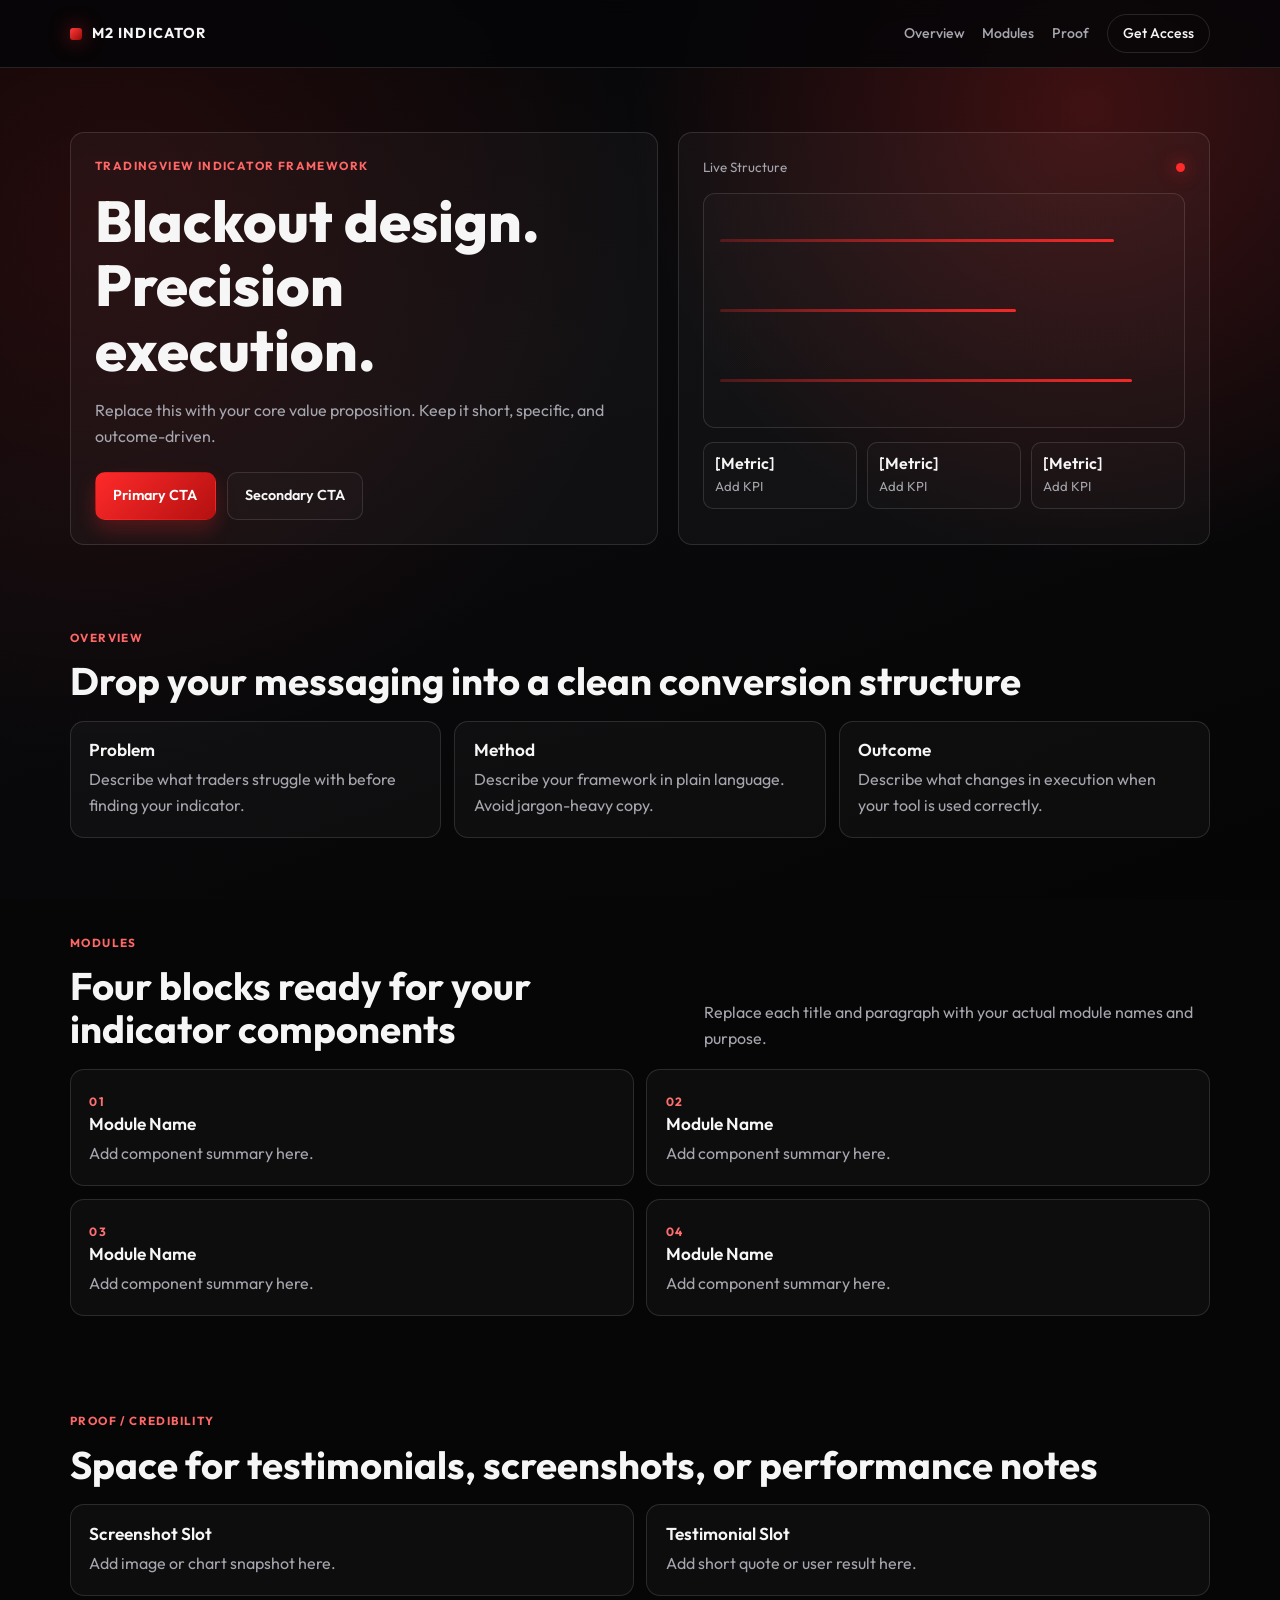
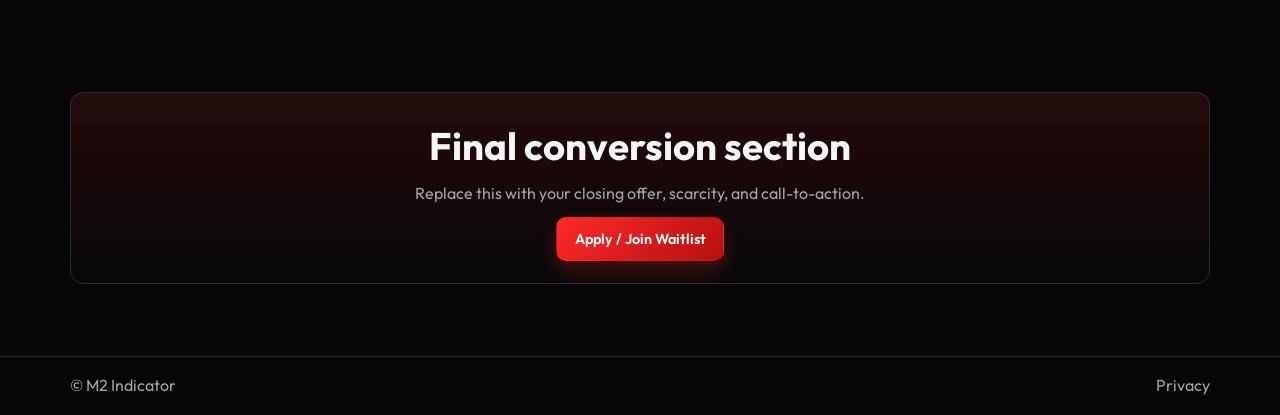
==== commit be18c89f: "Replace site with black/red modern landing template scaffold" ====
--- a/index.html
+++ b/index.html
@@ -3,135 +3,162 @@
 <head>
   <meta charset="UTF-8" />
   <meta name="viewport" content="width=device-width, initial-scale=1.0" />
-  <title>M2 Pressure Pulse | TradingView Pressure Framework</title>
-  <meta name="description" content="Read pressure, acceleration, and alignment across timeframes with M2 Pressure Pulse." />
+  <title>M2 Indicator | Landing Framework</title>
+  <meta name="description" content="Modern black and red landing framework for a TradingView indicator." />
   <link rel="preconnect" href="https://fonts.googleapis.com" />
   <link rel="preconnect" href="https://fonts.gstatic.com" crossorigin />
-  <link href="https://fonts.googleapis.com/css2?family=Manrope:wght@400;500;600;700;800&display=swap" rel="stylesheet" />
+  <link href="https://fonts.googleapis.com/css2?family=Outfit:wght@400;500;600;700;800&display=swap" rel="stylesheet" />
   <link rel="stylesheet" href="styles.css" />
 </head>
 <body>
-  <div class="site-shell">
-    <header class="site-header">
-      <div class="container header-row">
-        <a class="logo" href="index.html">
-          <img src="logo.png" alt="M2 Pressure Pulse" />
-        </a>
-        <nav class="nav">
-          <a href="#overview">Overview</a>
-          <a href="#modules">Modules</a>
-          <a href="pricing.html" class="nav-btn">Access</a>
-        </nav>
+  <div class="bg-grid" aria-hidden="true"></div>
+  <div class="bg-glow" aria-hidden="true"></div>
+
+  <header class="site-header">
+    <div class="container nav-row">
+      <a class="brand" href="#">
+        <span class="brand-mark"></span>
+        <span class="brand-text">M2 INDICATOR</span>
+      </a>
+
+      <button class="menu-toggle" id="menuToggle" aria-label="Toggle navigation" aria-expanded="false">Menu</button>
+
+      <nav class="nav" id="siteNav">
+        <a href="#overview">Overview</a>
+        <a href="#modules">Modules</a>
+        <a href="#proof">Proof</a>
+        <a href="#cta" class="nav-cta">Get Access</a>
+      </nav>
+    </div>
+  </header>
+
+  <main>
+    <section class="hero container">
+      <div class="hero-copy reveal">
+        <p class="kicker">TradingView Indicator Framework</p>
+        <h1>Blackout design. Precision execution.</h1>
+        <p class="hero-lead">Replace this with your core value proposition. Keep it short, specific, and outcome-driven.</p>
+        <div class="hero-actions">
+          <a class="btn btn-primary" href="#cta">Primary CTA</a>
+          <a class="btn btn-ghost" href="#modules">Secondary CTA</a>
+        </div>
       </div>
-    </header>
 
-    <main>
-      <section class="hero container">
-        <div class="hero-copy reveal-up">
-          <p class="eyebrow">TradingView Indicator Framework</p>
-          <h1>Read pressure before price tells the story.</h1>
-          <p class="lead">
-            M2 Pressure Pulse gives discretionary traders a clean view of momentum, acceleration,
-            and cross-timeframe alignment without pretending to automate execution.
-          </p>
-          <div class="hero-actions">
-            <a class="btn btn-primary" href="pricing.html">Request Access</a>
-            <a class="btn btn-secondary" href="#modules">See Modules</a>
+      <div class="hero-panel reveal delay-1">
+        <div class="panel-head">
+          <span>Live Structure</span>
+          <span class="dot"></span>
+        </div>
+        <div class="chart-placeholder">
+          <div class="line line-a"></div>
+          <div class="line line-b"></div>
+          <div class="line line-c"></div>
+        </div>
+        <div class="panel-foot">
+          <div>
+            <h3>[Metric]</h3>
+            <p>Add KPI</p>
           </div>
-
-          <div class="hero-stats">
-            <article>
-              <h3>4</h3>
-              <p>Core modules</p>
-            </article>
-            <article>
-              <h3>Multi</h3>
-              <p>Timeframe alignment</p>
-            </article>
-            <article>
-              <h3>0</h3>
-              <p>Predictive claims</p>
-            </article>
+          <div>
+            <h3>[Metric]</h3>
+            <p>Add KPI</p>
+          </div>
+          <div>
+            <h3>[Metric]</h3>
+            <p>Add KPI</p>
           </div>
         </div>
+      </div>
+    </section>
 
-        <div class="hero-media reveal-up delay-1">
-          <div class="hero-frame">
-            <img src="hero.png" alt="M2 Pressure Pulse interface screenshot" />
-          </div>
+    <section id="overview" class="section container">
+      <div class="section-title reveal">
+        <p class="kicker">Overview</p>
+        <h2>Drop your messaging into a clean conversion structure</h2>
+      </div>
+
+      <div class="card-grid three">
+        <article class="card reveal">
+          <h3>Problem</h3>
+          <p>Describe what traders struggle with before finding your indicator.</p>
+        </article>
+        <article class="card reveal delay-1">
+          <h3>Method</h3>
+          <p>Describe your framework in plain language. Avoid jargon-heavy copy.</p>
+        </article>
+        <article class="card reveal delay-2">
+          <h3>Outcome</h3>
+          <p>Describe what changes in execution when your tool is used correctly.</p>
+        </article>
+      </div>
+    </section>
+
+    <section id="modules" class="section container">
+      <div class="section-title split reveal">
+        <div>
+          <p class="kicker">Modules</p>
+          <h2>Four blocks ready for your indicator components</h2>
         </div>
-      </section>
+        <p class="muted">Replace each title and paragraph with your actual module names and purpose.</p>
+      </div>
 
-      <section id="overview" class="section container">
-        <div class="section-head">
-          <p class="eyebrow">Overview</p>
-          <h2>Designed for context-driven execution</h2>
-        </div>
-        <div class="feature-grid">
-          <article class="panel reveal-up">
-            <h3>Pressure-first model</h3>
-            <p>Focuses on expansion and absorption behavior that drives directional intent.</p>
-          </article>
-          <article class="panel reveal-up delay-1">
-            <h3>Context over signals</h3>
-            <p>Highlights state shifts and conditions so entries still come from your discretion.</p>
-          </article>
-          <article class="panel reveal-up delay-2">
-            <h3>Execution clarity</h3>
-            <p>Keeps your process consistent across sessions with structure that is easy to read fast.</p>
-          </article>
-        </div>
-      </section>
+      <div class="card-grid two">
+        <article class="module-card reveal">
+          <span>01</span>
+          <h3>Module Name</h3>
+          <p>Add component summary here.</p>
+        </article>
+        <article class="module-card reveal delay-1">
+          <span>02</span>
+          <h3>Module Name</h3>
+          <p>Add component summary here.</p>
+        </article>
+        <article class="module-card reveal">
+          <span>03</span>
+          <h3>Module Name</h3>
+          <p>Add component summary here.</p>
+        </article>
+        <article class="module-card reveal delay-1">
+          <span>04</span>
+          <h3>Module Name</h3>
+          <p>Add component summary here.</p>
+        </article>
+      </div>
+    </section>
 
-      <section id="modules" class="section container">
-        <div class="section-head split">
-          <div>
-            <p class="eyebrow">Modules</p>
-            <h2>One system, four lenses</h2>
-          </div>
-          <p class="muted">Every module tracks a different part of pressure behavior. Combined, they form a complete read.</p>
-        </div>
+    <section id="proof" class="section container">
+      <div class="section-title reveal">
+        <p class="kicker">Proof / Credibility</p>
+        <h2>Space for testimonials, screenshots, or performance notes</h2>
+      </div>
 
-        <div class="module-grid">
-          <article class="module-card reveal-up">
-            <span>01</span>
-            <h3>Heatmap</h3>
-            <p>Maps momentum and acceleration intensity across monitored timeframes.</p>
-          </article>
-          <article class="module-card reveal-up delay-1">
-            <span>02</span>
-            <h3>Overlay</h3>
-            <p>Anchors pressure information directly to price for cleaner chart interpretation.</p>
-          </article>
-          <article class="module-card reveal-up">
-            <span>03</span>
-            <h3>State Signals</h3>
-            <p>Flags regime transitions and inflection, not mechanical buy/sell commands.</p>
-          </article>
-          <article class="module-card reveal-up delay-1">
-            <span>04</span>
-            <h3>Dashboards</h3>
-            <p>Summarizes alignment, directional bias, and tactical conditions in one place.</p>
-          </article>
-        </div>
-      </section>
+      <div class="proof-grid">
+        <article class="proof-card reveal">
+          <h3>Screenshot Slot</h3>
+          <p>Add image or chart snapshot here.</p>
+        </article>
+        <article class="proof-card reveal delay-1">
+          <h3>Testimonial Slot</h3>
+          <p>Add short quote or user result here.</p>
+        </article>
+      </div>
+    </section>
 
-      <section class="section container">
-        <div class="cta-block reveal-up">
-          <h2>For traders who want structure without autopilot.</h2>
-          <p>Access is limited to keep the user base focused, experienced, and execution-oriented.</p>
-          <a class="btn btn-primary" href="pricing.html">View Access & Pricing</a>
-        </div>
-      </section>
-    </main>
+    <section id="cta" class="section container">
+      <div class="cta-block reveal">
+        <h2>Final conversion section</h2>
+        <p>Replace this with your closing offer, scarcity, and call-to-action.</p>
+        <a class="btn btn-primary" href="#">Apply / Join Waitlist</a>
+      </div>
+    </section>
+  </main>
 
-    <footer class="site-footer">
-      <div class="container footer-row">
-        <p>&copy; M2 Pressure Pulse</p>
-        <a href="pricing.html">Access</a>
-      </div>
-    </footer>
-  </div>
+  <footer class="site-footer">
+    <div class="container footer-row">
+      <p>&copy; M2 Indicator</p>
+      <a href="#">Privacy</a>
+    </div>
+  </footer>
 
   <script src="script.js"></script>
 </body>
--- a/styles.css
+++ b/styles.css
@@ -1,306 +1,466 @@
 :root {
-  --bg: #070b14;
-  --bg-soft: #0f1728;
-  --panel: rgba(16, 26, 46, 0.78);
-  --panel-solid: #111d33;
-  --text: #edf3ff;
-  --muted: #9cb0cc;
+  --bg: #060607;
+  --bg-soft: #101012;
+  --panel: rgba(255, 255, 255, 0.03);
+  --panel-strong: #131316;
+  --text: #f6f6f7;
+  --muted: #a5a5ad;
   --line: rgba(255, 255, 255, 0.12);
-  --accent: #ff5a2f;
-  --accent-2: #27b3ff;
-}
-
-* { box-sizing: border-box; }
-
-html { scroll-behavior: smooth; }
+  --accent: #ff2a2a;
+  --accent-dark: #b41010;
+  --radius: 14px;
+  --container: 1140px;
+}
+
+* {
+  box-sizing: border-box;
+}
+
+html {
+  scroll-behavior: smooth;
+}
 
 body {
   margin: 0;
-  font-family: "Manrope", "Segoe UI", sans-serif;
+  font-family: "Outfit", "Segoe UI", sans-serif;
   color: var(--text);
+  background: var(--bg);
+  line-height: 1.6;
+}
+
+.bg-grid,
+.bg-glow {
+  position: fixed;
+  inset: 0;
+  pointer-events: none;
+  z-index: -2;
+}
+
+.bg-grid {
+  background-image:
+    linear-gradient(rgba(255, 255, 255, 0.03) 1px, transparent 1px),
+    linear-gradient(90deg, rgba(255, 255, 255, 0.03) 1px, transparent 1px);
+  background-size: 36px 36px;
+  mask-image: linear-gradient(to bottom, rgba(0, 0, 0, 0.6), transparent 95%);
+}
+
+.bg-glow {
+  z-index: -1;
   background:
-    radial-gradient(circle at 90% 12%, rgba(39, 179, 255, 0.18), transparent 30%),
-    radial-gradient(circle at 10% 20%, rgba(255, 90, 47, 0.14), transparent 30%),
-    linear-gradient(160deg, #060a12, #0b1423 45%, #08101d);
-  line-height: 1.6;
+    radial-gradient(circle at 85% 12%, rgba(255, 42, 42, 0.22), transparent 34%),
+    radial-gradient(circle at 8% 24%, rgba(255, 42, 42, 0.12), transparent 40%),
+    linear-gradient(160deg, #050506, #0a0a0c 40%, #050506);
 }
 
 .container {
-  width: min(1120px, calc(100% - 2rem));
+  width: min(var(--container), calc(100% - 2rem));
   margin: 0 auto;
 }
 
 .site-header {
   position: sticky;
   top: 0;
-  z-index: 20;
+  z-index: 30;
+  background: rgba(5, 5, 7, 0.86);
   backdrop-filter: blur(10px);
-  background: rgba(4, 8, 16, 0.82);
   border-bottom: 1px solid var(--line);
 }
 
-.header-row {
-  display: flex;
+.nav-row {
+  display: flex;
+  align-items: center;
   justify-content: space-between;
-  align-items: center;
-  padding: 0.9rem 0;
-}
-
-.logo img { height: 38px; display: block; }
-
-.nav { display: flex; align-items: center; gap: 1.2rem; }
+  gap: 1rem;
+  padding: 0.85rem 0;
+}
+
+.brand {
+  display: inline-flex;
+  align-items: center;
+  gap: 0.6rem;
+  text-decoration: none;
+  color: var(--text);
+}
+
+.brand-mark {
+  width: 12px;
+  height: 12px;
+  border-radius: 3px;
+  background: linear-gradient(135deg, #ff3d3d, #9a0707);
+  box-shadow: 0 0 20px rgba(255, 42, 42, 0.55);
+}
+
+.brand-text {
+  font-size: 0.9rem;
+  font-weight: 700;
+  letter-spacing: 0.08em;
+}
+
+.menu-toggle {
+  display: none;
+  border: 1px solid var(--line);
+  border-radius: 8px;
+  background: transparent;
+  color: var(--text);
+  padding: 0.45rem 0.7rem;
+  font: inherit;
+}
+
+.nav {
+  display: flex;
+  align-items: center;
+  gap: 1.1rem;
+}
 
 .nav a {
-  color: var(--muted);
   text-decoration: none;
-  font-size: 0.9rem;
-  font-weight: 600;
-}
-
-.nav a:hover { color: var(--text); }
-
-.nav-btn {
-  padding: 0.5rem 0.95rem;
-  border: 1px solid var(--line);
+  color: var(--muted);
+  font-size: 0.88rem;
+  font-weight: 500;
+}
+
+.nav a:hover {
+  color: var(--text);
+}
+
+.nav-cta {
+  padding: 0.48rem 0.95rem;
   border-radius: 999px;
+  border: 1px solid var(--line);
   color: var(--text) !important;
 }
 
 .hero {
-  padding: 4rem 0 2.5rem;
+  padding: 4rem 0 2.2rem;
   display: grid;
   grid-template-columns: 1.05fr 0.95fr;
-  gap: 2.2rem;
-  align-items: center;
-}
-
-.eyebrow {
+  gap: 1.2rem;
+  align-items: stretch;
+}
+
+.hero-copy,
+.hero-panel {
+  border: 1px solid var(--line);
+  border-radius: var(--radius);
+  background: var(--panel);
+  padding: 1.5rem;
+}
+
+.kicker {
   margin: 0 0 0.8rem;
   text-transform: uppercase;
   letter-spacing: 0.12em;
-  font-size: 0.74rem;
-  color: var(--accent-2);
+  font-size: 0.73rem;
   font-weight: 700;
-}
-
-h1, h2, h3 { margin: 0; line-height: 1.15; }
-
-h1 { font-size: clamp(2rem, 4.5vw, 3.6rem); font-weight: 800; }
-
-h2 { font-size: clamp(1.45rem, 3vw, 2.2rem); font-weight: 800; }
-
-h3 { font-size: 1.15rem; font-weight: 700; }
-
-.lead {
+  color: #ff6666;
+}
+
+h1,
+h2,
+h3 {
+  margin: 0;
+  line-height: 1.12;
+}
+
+h1 {
+  font-size: clamp(2rem, 5vw, 3.6rem);
+  font-weight: 800;
+}
+
+h2 {
+  font-size: clamp(1.55rem, 3.2vw, 2.4rem);
+  font-weight: 700;
+}
+
+h3 {
+  font-size: 1.08rem;
+  font-weight: 600;
+}
+
+.hero-lead {
   margin-top: 1rem;
-  color: var(--muted);
-  max-width: 58ch;
-  font-size: 1.05rem;
+  max-width: 54ch;
+  color: var(--muted);
 }
 
 .hero-actions {
-  display: flex;
-  gap: 0.75rem;
-  margin-top: 1.8rem;
+  margin-top: 1.4rem;
+  display: flex;
   flex-wrap: wrap;
+  gap: 0.7rem;
 }
 
 .btn {
-  display: inline-block;
   text-decoration: none;
-  font-weight: 700;
   border-radius: 10px;
-  padding: 0.78rem 1.2rem;
+  padding: 0.74rem 1.08rem;
   border: 1px solid transparent;
-  font-size: 0.92rem;
+  font-size: 0.9rem;
+  font-weight: 600;
 }
 
 .btn-primary {
   color: #fff;
-  background: linear-gradient(135deg, #ff6a3b, #e6451a);
-  box-shadow: 0 12px 24px rgba(230, 69, 26, 0.35);
-}
-
-.btn-secondary {
+  background: linear-gradient(135deg, var(--accent), var(--accent-dark));
+  box-shadow: 0 10px 20px rgba(255, 42, 42, 0.24);
+}
+
+.btn-ghost {
   border-color: var(--line);
   color: var(--text);
-  background: rgba(255,255,255,0.03);
-}
-
-.hero-stats {
-  margin-top: 1.8rem;
+  background: rgba(255, 255, 255, 0.02);
+}
+
+.hero-panel {
+  display: flex;
+  flex-direction: column;
+  gap: 0.9rem;
+}
+
+.panel-head {
+  display: flex;
+  justify-content: space-between;
+  align-items: center;
+  color: var(--muted);
+  font-size: 0.84rem;
+}
+
+.dot {
+  width: 9px;
+  height: 9px;
+  border-radius: 999px;
+  background: #ff2a2a;
+  box-shadow: 0 0 18px rgba(255, 42, 42, 0.8);
+}
+
+.chart-placeholder {
+  border: 1px solid var(--line);
+  border-radius: 12px;
+  background: linear-gradient(180deg, rgba(255, 255, 255, 0.02), rgba(255, 255, 255, 0.01));
+  padding: 1rem;
+  min-height: 235px;
+  display: grid;
+  align-items: center;
+  gap: 0.6rem;
+}
+
+.line {
+  height: 3px;
+  border-radius: 999px;
+  background: linear-gradient(90deg, rgba(255, 42, 42, 0.25), rgba(255, 42, 42, 0.95));
+}
+
+.line-a { width: 88%; }
+.line-b { width: 66%; }
+.line-c { width: 92%; }
+
+.panel-foot {
   display: grid;
   grid-template-columns: repeat(3, minmax(0, 1fr));
-  gap: 0.75rem;
-}
-
-.hero-stats article {
-  border: 1px solid var(--line);
-  background: rgba(255,255,255,0.02);
-  border-radius: 12px;
-  padding: 0.85rem;
-}
-
-.hero-stats h3 { font-size: 1.2rem; }
-.hero-stats p { margin: 0.35rem 0 0; color: var(--muted); font-size: 0.86rem; }
-
-.hero-media { min-width: 0; }
-
-.hero-frame {
-  border: 1px solid var(--line);
-  border-radius: 16px;
-  padding: 0.75rem;
+  gap: 0.6rem;
+}
+
+.panel-foot div {
+  border: 1px solid var(--line);
+  border-radius: 10px;
+  padding: 0.7rem;
+  background: rgba(255, 255, 255, 0.015);
+}
+
+.panel-foot h3 {
+  font-size: 1rem;
+}
+
+.panel-foot p {
+  margin: 0.2rem 0 0;
+  color: var(--muted);
+  font-size: 0.82rem;
+}
+
+.section {
+  padding: 3rem 0;
+}
+
+.section-title {
+  margin-bottom: 1.1rem;
+}
+
+.section-title.split {
+  display: grid;
+  grid-template-columns: 1fr auto;
+  gap: 1rem;
+  align-items: end;
+}
+
+.muted {
+  margin: 0;
+  color: var(--muted);
+  max-width: 46ch;
+}
+
+.card-grid {
+  display: grid;
+  gap: 0.8rem;
+}
+
+.card-grid.three {
+  grid-template-columns: repeat(3, minmax(0, 1fr));
+}
+
+.card-grid.two {
+  grid-template-columns: repeat(2, minmax(0, 1fr));
+}
+
+.card,
+.module-card,
+.proof-card,
+.cta-block {
+  border: 1px solid var(--line);
+  border-radius: var(--radius);
   background: var(--panel);
 }
 
-.hero-frame img {
-  width: 100%;
-  height: auto;
-  display: block;
-  border-radius: 11px;
-}
-
-.section { padding: 3.2rem 0; }
-
-.section-head { margin-bottom: 1.4rem; }
-
-.section-head.split {
-  display: grid;
-  grid-template-columns: 1fr auto;
-  gap: 1.5rem;
-  align-items: end;
-}
-
-.muted { color: var(--muted); max-width: 48ch; }
-
-.feature-grid {
-  display: grid;
-  grid-template-columns: repeat(3, minmax(0, 1fr));
-  gap: 0.9rem;
-}
-
-.panel,
+.card,
 .module-card,
-.price-card,
-.fit-card,
-.cta-block,
-.legal {
-  border: 1px solid var(--line);
-  border-radius: 14px;
-  background: var(--panel);
-}
-
-.panel,
-.module-card { padding: 1.2rem; }
-
-.panel p,
-.module-card p { margin: 0.55rem 0 0; color: var(--muted); }
-
-.module-grid {
-  display: grid;
-  grid-template-columns: repeat(2, minmax(0, 1fr));
-  gap: 0.9rem;
+.proof-card {
+  padding: 1.15rem;
+}
+
+.card p,
+.module-card p,
+.proof-card p {
+  margin: 0.5rem 0 0;
+  color: var(--muted);
 }
 
 .module-card span {
-  display: inline-block;
-  font-size: 0.78rem;
+  font-size: 0.75rem;
   font-weight: 700;
-  color: var(--accent);
-  letter-spacing: 0.08em;
+  color: #ff6f6f;
+  letter-spacing: 0.1em;
+}
+
+.proof-grid {
+  display: grid;
+  grid-template-columns: 1fr 1fr;
+  gap: 0.8rem;
 }
 
 .cta-block {
   text-align: center;
-  padding: 2.1rem;
-  background: linear-gradient(180deg, rgba(39,179,255,0.1), rgba(255,90,47,0.08));
-}
-
-.cta-block p { color: var(--muted); max-width: 60ch; margin: 0.9rem auto 1.3rem; }
+  padding: 2rem 1.2rem;
+  background: linear-gradient(180deg, rgba(255, 42, 42, 0.12), rgba(255, 255, 255, 0.01));
+}
+
+.cta-block p {
+  margin: 0.8rem auto 1.2rem;
+  max-width: 60ch;
+  color: var(--muted);
+}
 
 .site-footer {
   border-top: 1px solid var(--line);
-  margin-top: 2rem;
+  margin-top: 1.5rem;
 }
 
 .footer-row {
-  padding: 1.2rem 0;
-  display: flex;
+  padding: 1rem 0;
+  display: flex;
+  align-items: center;
   justify-content: space-between;
-  align-items: center;
-}
-
-.footer-row p { margin: 0; color: var(--muted); }
-.footer-row a { color: var(--muted); text-decoration: none; }
-
-.page-intro { padding-top: 3.2rem; padding-bottom: 0.8rem; }
-
-.pricing-layout {
-  display: grid;
-  grid-template-columns: 1.05fr 0.95fr;
-  gap: 1rem;
-}
-
-.price-card,
-.fit-card,
-.legal { padding: 1.4rem; }
-
-.pill {
-  margin: 0 0 0.8rem;
-  font-size: 0.72rem;
-  letter-spacing: 0.12em;
-  color: #ffd2c3;
-  text-transform: uppercase;
-  font-weight: 700;
-}
-
-.price {
-  margin: 0.9rem 0 1rem;
-  font-size: 2.4rem;
-  font-weight: 800;
-}
-
-.price span { font-size: 1rem; color: var(--muted); font-weight: 600; }
-
-.price-card ul,
-.fit-card ul { margin: 0 0 1.2rem; padding-left: 1.1rem; }
-
-.price-card li,
-.fit-card li { margin-bottom: 0.55rem; color: #d6e3f8; }
-
-.reveal-up { opacity: 0; transform: translateY(14px); transition: opacity 0.45s ease, transform 0.45s ease; }
-.reveal-up.visible { opacity: 1; transform: translateY(0); }
+}
+
+.footer-row p {
+  margin: 0;
+  color: var(--muted);
+}
+
+.footer-row a {
+  color: var(--muted);
+  text-decoration: none;
+}
+
+.reveal {
+  opacity: 0;
+  transform: translateY(14px);
+  transition: opacity 0.45s ease, transform 0.45s ease;
+}
+
+.reveal.visible {
+  opacity: 1;
+  transform: translateY(0);
+}
+
 .delay-1 { transition-delay: 0.12s; }
 .delay-2 { transition-delay: 0.2s; }
 
-@media (max-width: 960px) {
+@media (max-width: 980px) {
   .hero,
-  .feature-grid,
-  .module-grid,
-  .pricing-layout,
-  .section-head.split {
+  .card-grid.three,
+  .card-grid.two,
+  .proof-grid,
+  .section-title.split {
     grid-template-columns: 1fr;
   }
 
-  .hero-stats { grid-template-columns: 1fr; }
-}
-
-@media (max-width: 640px) {
-  .container { width: min(1120px, calc(100% - 1.2rem)); }
-
-  .header-row { gap: 0.8rem; }
+  .panel-foot {
+    grid-template-columns: 1fr;
+  }
+}
+
+@media (max-width: 760px) {
+  .menu-toggle {
+    display: inline-block;
+  }
 
   .nav {
-    gap: 0.6rem;
-    flex-wrap: wrap;
-    justify-content: flex-end;
-  }
-
-  .nav a { font-size: 0.8rem; }
-
-  .hero { padding-top: 2.6rem; }
-
-  .hero-actions .btn { width: 100%; text-align: center; }
-
-  .footer-row { flex-direction: column; gap: 0.5rem; }
+    position: absolute;
+    top: calc(100% + 1px);
+    left: 0;
+    right: 0;
+    display: none;
+    flex-direction: column;
+    align-items: flex-start;
+    gap: 0.75rem;
+    padding: 0.9rem 1rem;
+    background: #0b0b0e;
+    border-bottom: 1px solid var(--line);
+  }
+
+  .nav.open {
+    display: flex;
+  }
+
+  .hero {
+    padding-top: 2.7rem;
+  }
+
+  .hero-actions .btn {
+    width: 100%;
+    text-align: center;
+  }
+}
+
+@media (max-width: 560px) {
+  .container {
+    width: min(var(--container), calc(100% - 1.2rem));
+  }
+
+  .hero-copy,
+  .hero-panel,
+  .card,
+  .module-card,
+  .proof-card,
+  .cta-block {
+    padding: 1rem;
+  }
+
+  h1 {
+    font-size: clamp(1.7rem, 8vw, 2.3rem);
+  }
+
+  .footer-row {
+    flex-direction: column;
+    gap: 0.4rem;
+  }
 }
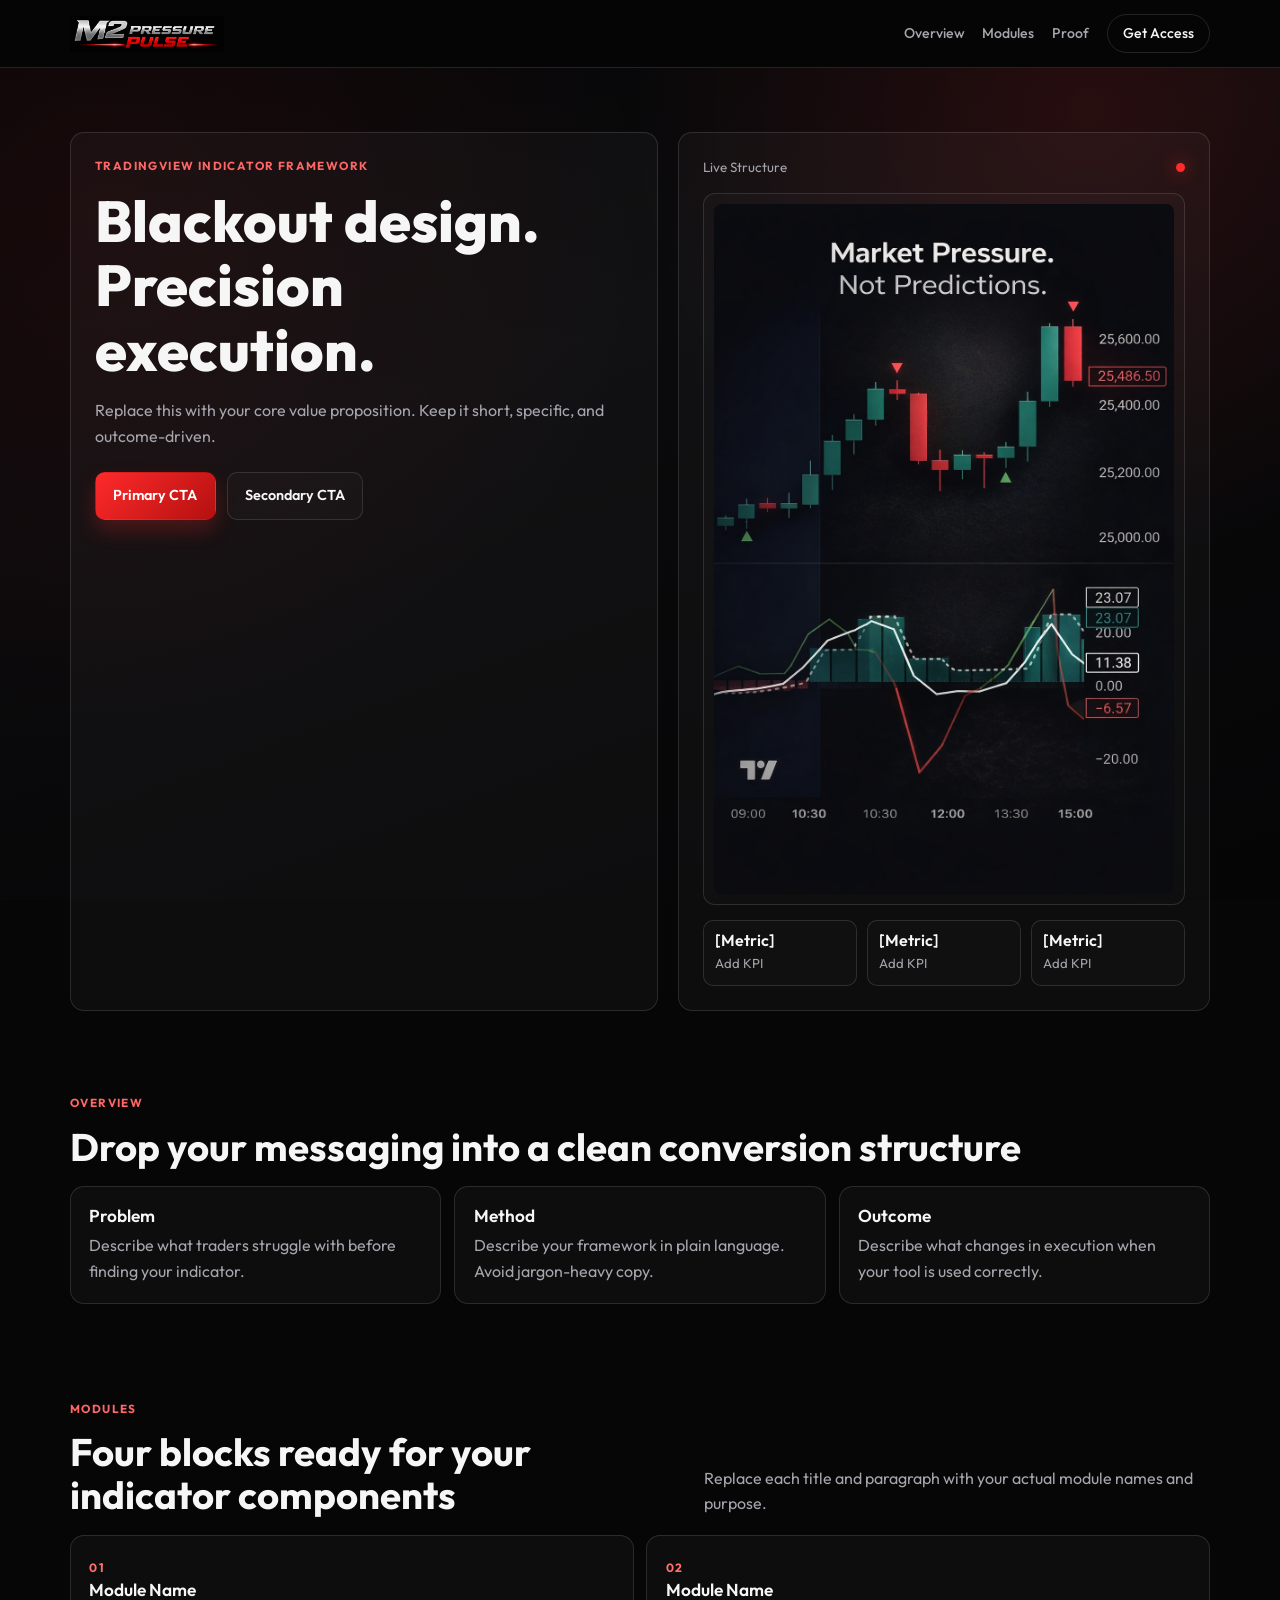
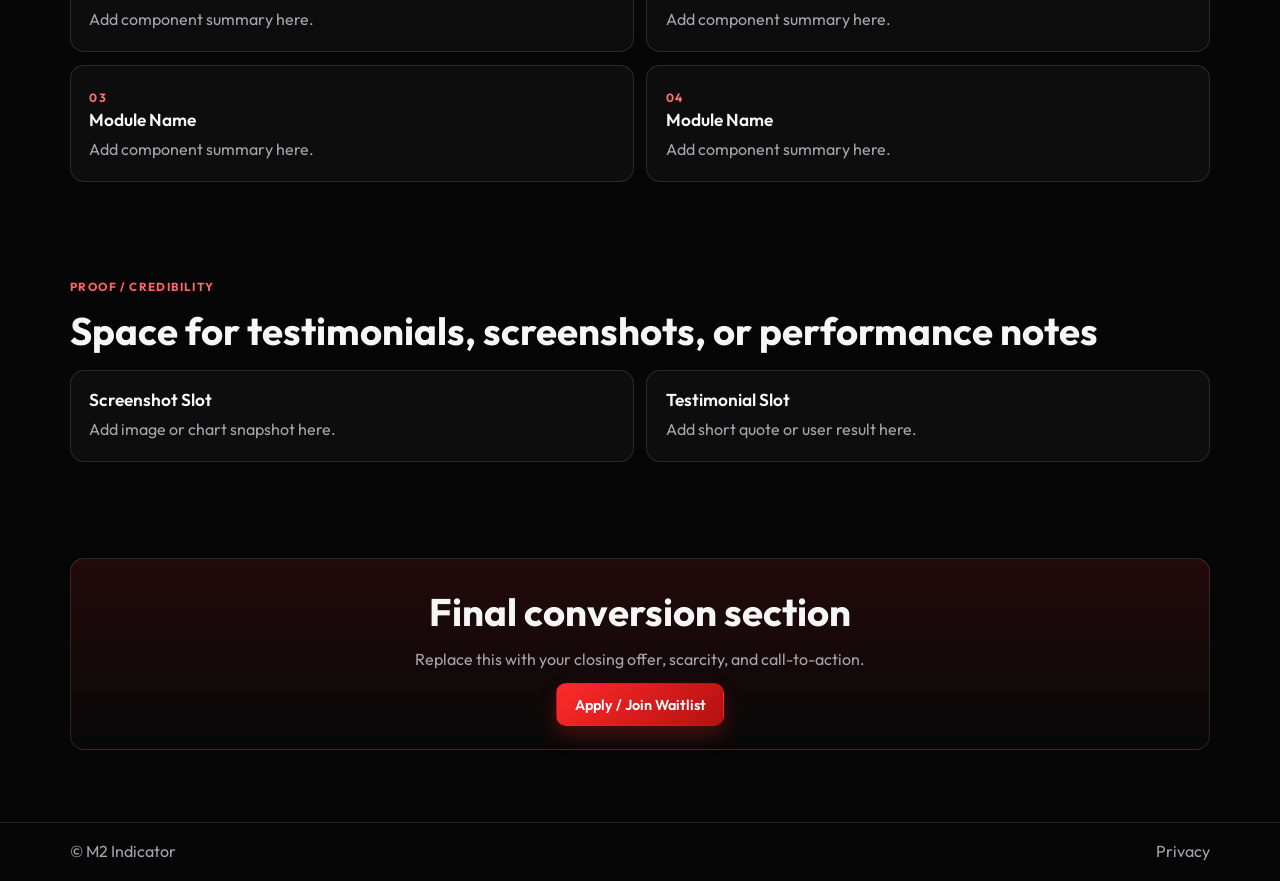
==== commit 71775cea: "Use logo header, soften red background, and show hero image in live panel" ====
--- a/index.html
+++ b/index.html
@@ -17,8 +17,7 @@
   <header class="site-header">
     <div class="container nav-row">
       <a class="brand" href="#">
-        <span class="brand-mark"></span>
-        <span class="brand-text">M2 INDICATOR</span>
+        <img src="logo.png" alt="M2 Indicator" class="brand-logo" />
       </a>
 
       <button class="menu-toggle" id="menuToggle" aria-label="Toggle navigation" aria-expanded="false">Menu</button>
@@ -50,9 +49,7 @@
           <span class="dot"></span>
         </div>
         <div class="chart-placeholder">
-          <div class="line line-a"></div>
-          <div class="line line-b"></div>
-          <div class="line line-c"></div>
+          <img src="hero.png" alt="Live structure preview" class="live-image" />
         </div>
         <div class="panel-foot">
           <div>
--- a/styles.css
+++ b/styles.css
@@ -47,8 +47,8 @@
 .bg-glow {
   z-index: -1;
   background:
-    radial-gradient(circle at 85% 12%, rgba(255, 42, 42, 0.22), transparent 34%),
-    radial-gradient(circle at 8% 24%, rgba(255, 42, 42, 0.12), transparent 40%),
+    radial-gradient(circle at 85% 12%, rgba(255, 42, 42, 0.12), transparent 34%),
+    radial-gradient(circle at 8% 24%, rgba(255, 42, 42, 0.07), transparent 40%),
     linear-gradient(160deg, #050506, #0a0a0c 40%, #050506);
 }
 
@@ -61,7 +61,7 @@
   position: sticky;
   top: 0;
   z-index: 30;
-  background: rgba(5, 5, 7, 0.86);
+  background: #050506;
   backdrop-filter: blur(10px);
   border-bottom: 1px solid var(--line);
 }
@@ -82,18 +82,10 @@
   color: var(--text);
 }
 
-.brand-mark {
-  width: 12px;
-  height: 12px;
-  border-radius: 3px;
-  background: linear-gradient(135deg, #ff3d3d, #9a0707);
-  box-shadow: 0 0 20px rgba(255, 42, 42, 0.55);
-}
-
-.brand-text {
-  font-size: 0.9rem;
-  font-weight: 700;
-  letter-spacing: 0.08em;
+.brand-logo {
+  height: 36px;
+  width: auto;
+  display: block;
 }
 
 .menu-toggle {
@@ -237,22 +229,19 @@
   border: 1px solid var(--line);
   border-radius: 12px;
   background: linear-gradient(180deg, rgba(255, 255, 255, 0.02), rgba(255, 255, 255, 0.01));
-  padding: 1rem;
+  padding: 0.65rem;
   min-height: 235px;
-  display: grid;
-  align-items: center;
-  gap: 0.6rem;
-}
-
-.line {
-  height: 3px;
-  border-radius: 999px;
-  background: linear-gradient(90deg, rgba(255, 42, 42, 0.25), rgba(255, 42, 42, 0.95));
-}
-
-.line-a { width: 88%; }
-.line-b { width: 66%; }
-.line-c { width: 92%; }
+  overflow: hidden;
+}
+
+.live-image {
+  width: 100%;
+  height: 100%;
+  min-height: 220px;
+  object-fit: cover;
+  border-radius: 8px;
+  display: block;
+}
 
 .panel-foot {
   display: grid;
